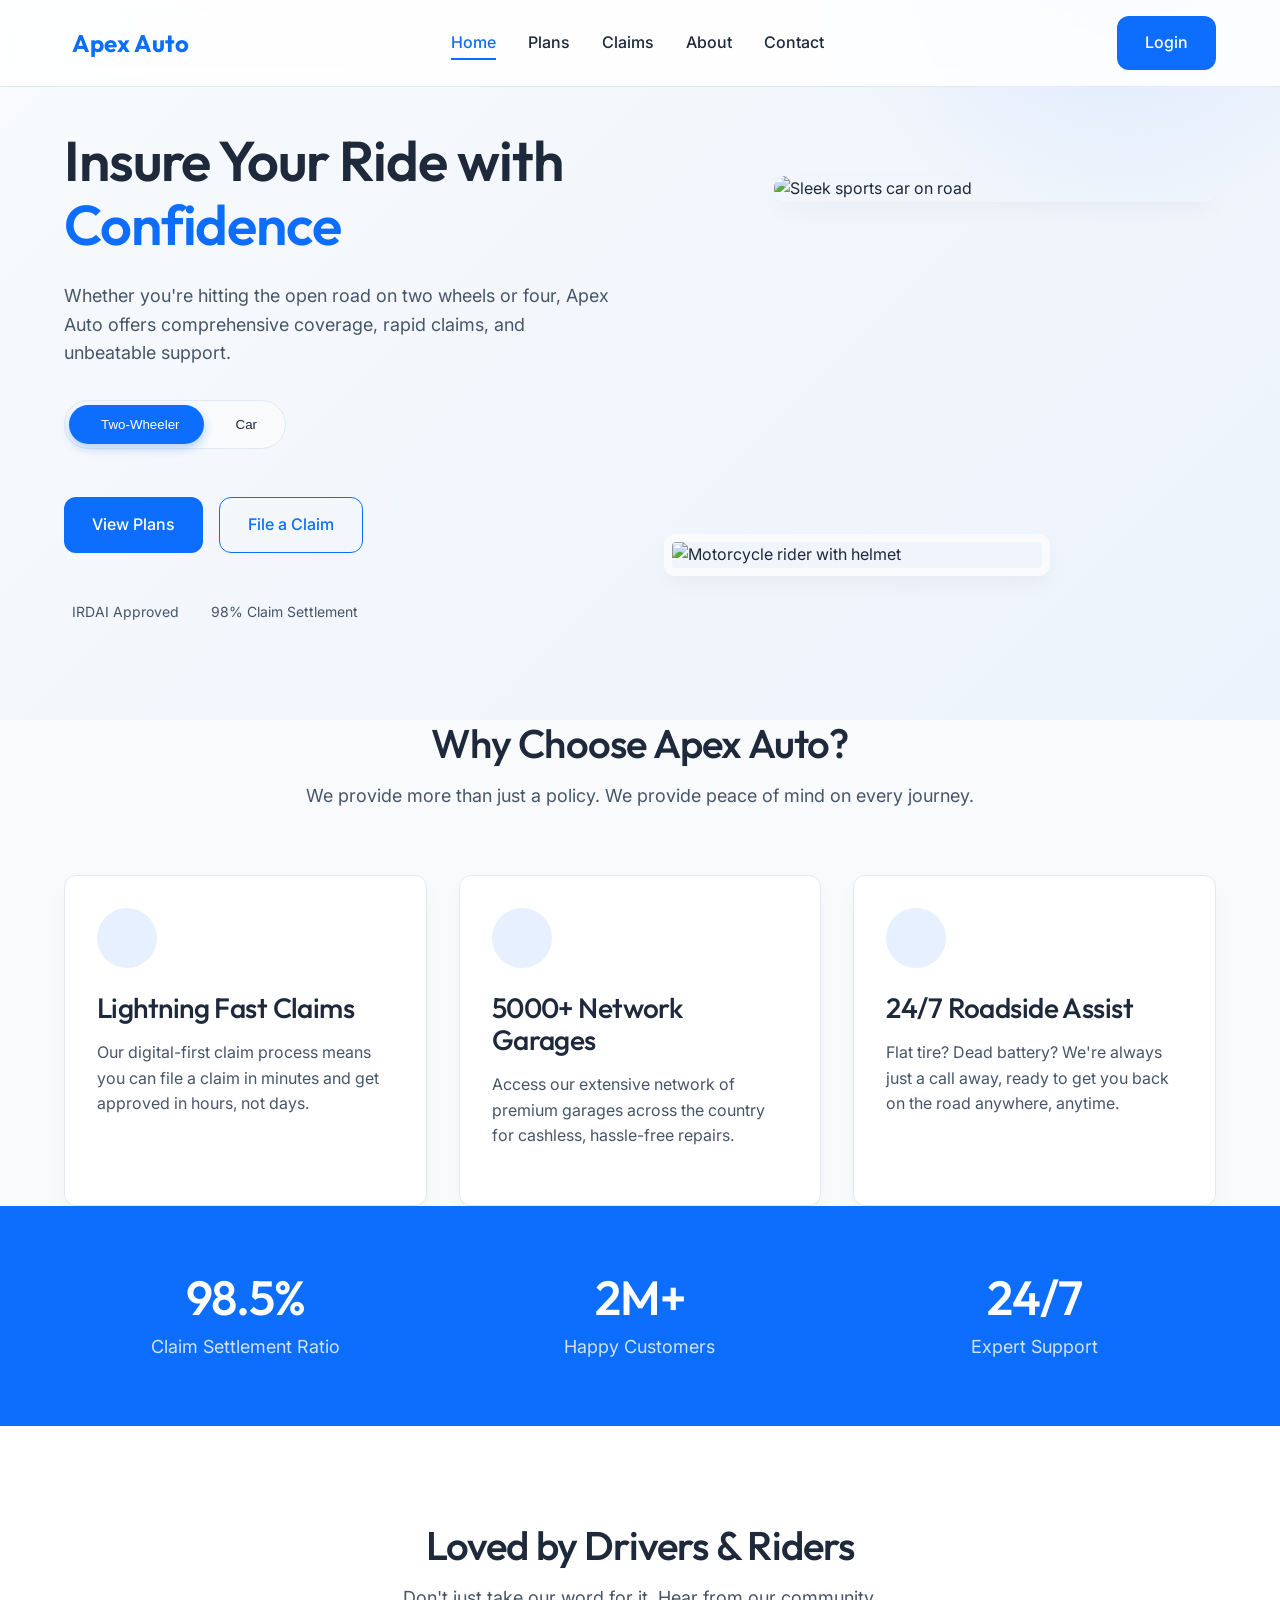
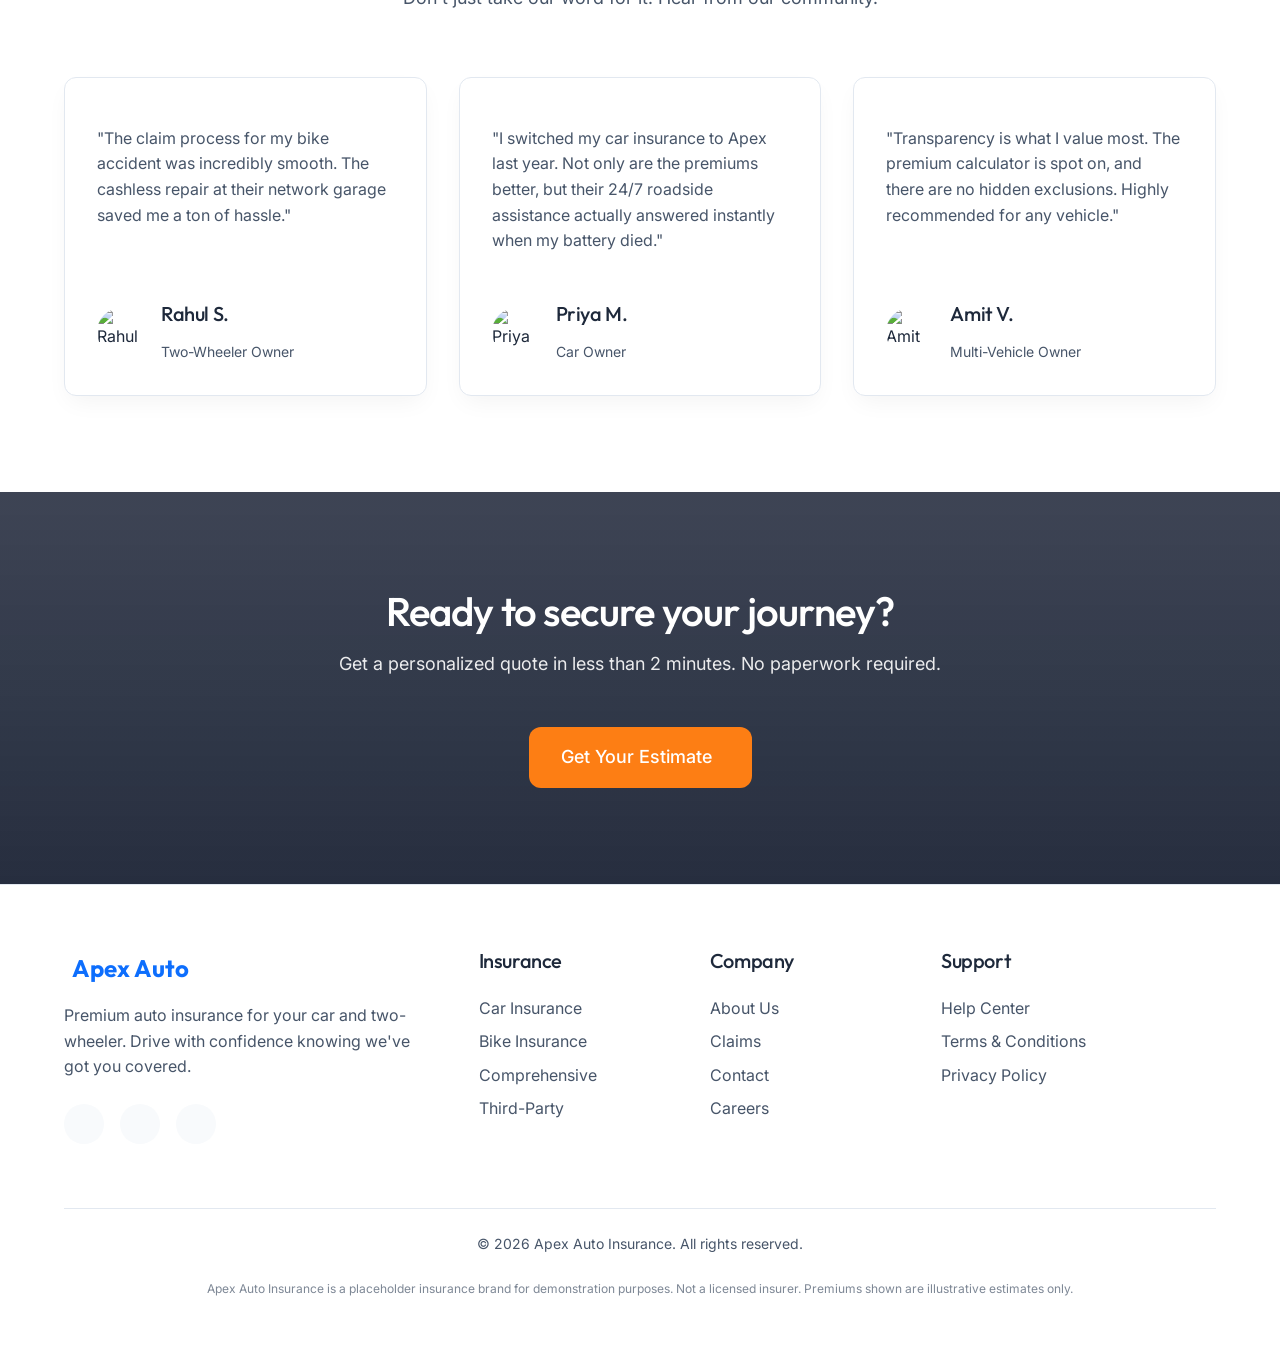
==== index.html @ 93aa8042 "Initial commit for Apex Auto Insurance" ====
<!DOCTYPE html>
<html lang="en">
<head>
  <meta charset="UTF-8">
  <meta name="viewport" content="width=device-width, initial-scale=1.0">
  <title>Apex Auto Insurance | Bike & Car Insurance</title>
  <meta name="description" content="Get the best coverage for your car and two-wheeler with Apex Auto Insurance. Fast claims, 24/7 support, and affordable premiums.">
  
  <!-- Fonts -->
  <link rel="preconnect" href="https://fonts.googleapis.com">
  <link rel="preconnect" href="https://fonts.gstatic.com" crossorigin>
  
  <!-- Phosphor Icons -->
  <script src="https://unpkg.com/@phosphor-icons/web"></script>
  
  <!-- Styles -->
  <link rel="stylesheet" href="assets/css/style.css">
  
  <style>
    /* Home specific styles */
    .hero {
      padding: 8rem 0 6rem;
      background: linear-gradient(135deg, var(--bg-color) 0%, rgba(13, 110, 253, 0.05) 100%);
      min-height: 80vh;
      display: flex;
      align-items: center;
      position: relative;
      overflow: hidden;
    }
    
    .hero::before {
      content: '';
      position: absolute;
      top: -50%;
      right: -10%;
      width: 600px;
      height: 600px;
      background: radial-gradient(circle, rgba(13, 110, 253, 0.1) 0%, transparent 70%);
      border-radius: 50%;
      z-index: 0;
    }
    
    .hero-container {
      display: grid;
      grid-template-columns: 1fr 1fr;
      gap: var(--space-6);
      align-items: center;
      position: relative;
      z-index: 1;
    }
    
    .hero-content h1 {
      margin-bottom: var(--space-4);
    }
    
    .hero-content h1 span {
      color: var(--primary);
    }
    
    .hero-content p {
      font-size: 1.125rem;
      margin-bottom: var(--space-5);
    }
    
    .hero-actions {
      display: flex;
      gap: var(--space-3);
      margin-bottom: var(--space-6);
    }
    
    .hero-image {
      position: relative;
      height: 400px;
    }
    
    .hero-img-wrapper {
      position: absolute;
      border-radius: var(--radius);
      box-shadow: var(--shadow);
      overflow: hidden;
      transition: var(--transition);
    }
    
    .img-car {
      top: 0;
      right: 0;
      width: 80%;
      z-index: 2;
    }
    
    .img-bike {
      bottom: 0;
      left: 0;
      width: 70%;
      z-index: 3;
      border: 8px solid var(--bg-color);
    }
    
    .trust-badges {
      display: flex;
      align-items: center;
      gap: var(--space-4);
      font-size: 0.875rem;
      color: var(--text-secondary);
    }
    
    .trust-badge {
      display: flex;
      align-items: center;
      gap: var(--space-2);
    }
    
    .trust-badge i {
      color: var(--success);
      font-size: 1.25rem;
    }
    
    .features-grid {
      display: grid;
      grid-template-columns: repeat(auto-fit, minmax(280px, 1fr));
      gap: var(--space-5);
    }
    
    .feature-card {
      text-align: left;
      align-items: flex-start;
    }
    
    .feature-icon {
      width: 60px;
      height: 60px;
      background-color: rgba(13, 110, 253, 0.1);
      color: var(--primary);
      border-radius: 50%;
      display: flex;
      align-items: center;
      justify-content: center;
      font-size: 2rem;
      margin-bottom: var(--space-4);
    }
    
    .stats-section {
      background-color: var(--primary);
      color: #fff;
      padding: var(--space-8) 0;
    }
    
    .stats-grid {
      display: grid;
      grid-template-columns: repeat(3, 1fr);
      gap: var(--space-5);
      text-align: center;
    }
    
    .stat-item h2 {
      color: #fff;
      font-size: 3rem;
      margin-bottom: var(--space-2);
    }
    
    .stat-item p {
      color: rgba(255, 255, 255, 0.8);
      margin-bottom: 0;
      font-size: 1.125rem;
    }
    
    .testimonials {
      background-color: var(--surface-color);
    }
    
    .testimonial-card {
      text-align: left;
      align-items: flex-start;
    }
    
    .stars {
      color: var(--accent);
      margin-bottom: var(--space-3);
    }
    
    .client-info {
      display: flex;
      align-items: center;
      gap: var(--space-3);
      margin-top: auto;
      padding-top: var(--space-4);
    }
    
    .client-avatar {
      width: 48px;
      height: 48px;
      border-radius: 50%;
      object-fit: cover;
    }
    
    .cta-section {
      text-align: center;
      padding: var(--space-12) 0;
      background: linear-gradient(rgba(15, 23, 42, 0.8), rgba(15, 23, 42, 0.9)), url('https://images.unsplash.com/photo-1449965408869-eaa3f722e40d?auto=format&fit=crop&q=80&w=1920') center/cover no-repeat;
      color: #fff;
    }
    
    .cta-section h2, .cta-section p {
      color: #fff;
    }
    
    .cta-section p {
      opacity: 0.9;
    }
    
    @media (max-width: 768px) {
      .hero {
        padding-top: 6rem;
      }
      .hero-container {
        grid-template-columns: 1fr;
      }
      .hero-image {
        height: 300px;
        order: -1;
        margin-bottom: var(--space-5);
      }
      .hero-actions {
        flex-direction: column;
      }
      .stats-grid {
        grid-template-columns: 1fr;
        gap: var(--space-6);
      }
    }
  </style>
</head>
<body>

  <!-- Navbar -->
  <header class="navbar">
    <div class="container">
      <a href="index.html" class="nav-brand">
        <i class="ph-fill ph-shield-check"></i> Apex Auto
      </a>
      <nav class="nav-links">
        <a href="index.html" class="nav-link active">Home</a>
        <a href="plans.html" class="nav-link">Plans</a>
        <a href="claims.html" class="nav-link">Claims</a>
        <a href="about.html" class="nav-link">About</a>
        <a href="contact.html" class="nav-link">Contact</a>
      </nav>
      <div class="nav-actions">
        <button class="theme-toggle" aria-label="Toggle dark mode">
          <i class="ph ph-moon"></i>
        </button>
        <a href="auth.html" class="btn btn-primary">Login</a>
      </div>
      <button class="hamburger" aria-label="Open menu">
        <i class="ph ph-list"></i>
      </button>
    </div>
  </header>

  <!-- Mobile Drawer -->
  <div class="drawer-overlay"></div>
  <div class="drawer">
    <button class="drawer-close" aria-label="Close menu">
      <i class="ph ph-x"></i>
    </button>
    <nav class="drawer-links">
      <a href="index.html" class="drawer-link active">Home</a>
      <a href="plans.html" class="drawer-link">Plans</a>
      <a href="claims.html" class="drawer-link">Claims</a>
      <a href="about.html" class="drawer-link">About</a>
      <a href="contact.html" class="drawer-link">Contact</a>
    </nav>
    <div class="drawer-actions">
      <button class="theme-toggle" aria-label="Toggle dark mode" style="align-self: flex-start; margin-bottom: 1rem;">
        <i class="ph ph-moon"></i>
      </button>
      <a href="auth.html" class="btn btn-primary btn-block">Login</a>
    </div>
  </div>

  <main>
    <!-- Hero Section -->
    <section class="hero">
      <div class="container hero-container">
        <div class="hero-content animate-up">
          <h1>Insure Your Ride with <span>Confidence</span></h1>
          <p>Whether you're hitting the open road on two wheels or four, Apex Auto offers comprehensive coverage, rapid claims, and unbeatable support.</p>
          
          <div class="vehicle-toggle">
            <button class="vehicle-toggle-btn active" onclick="window.location.href='plans.html?type=bike'">
              <i class="ph-fill ph-motorcycle"></i> Two-Wheeler
            </button>
            <button class="vehicle-toggle-btn" onclick="window.location.href='plans.html?type=car'">
              <i class="ph-fill ph-car-profile"></i> Car
            </button>
          </div>
          
          <div class="hero-actions">
            <a href="plans.html" class="btn btn-primary">View Plans</a>
            <a href="claims.html" class="btn btn-outline">File a Claim</a>
          </div>
          
          <div class="trust-badges">
            <div class="trust-badge">
              <i class="ph-fill ph-check-circle"></i> IRDAI Approved
            </div>
            <div class="trust-badge">
              <i class="ph-fill ph-check-circle"></i> 98% Claim Settlement
            </div>
          </div>
        </div>
        
        <div class="hero-image animate-up delay-2">
          <div class="hero-img-wrapper img-car">
            <img src="https://images.unsplash.com/photo-1494976388531-d1058494cdd8?auto=format&fit=crop&q=80&w=800" alt="Sleek sports car on road">
          </div>
          <div class="hero-img-wrapper img-bike">
            <img src="https://images.unsplash.com/photo-1558981403-c5f9899a28bc?auto=format&fit=crop&q=80&w=800" alt="Motorcycle rider with helmet">
          </div>
        </div>
      </div>
    </section>

    <!-- Features -->
    <section class="container animate-on-scroll">
      <div class="section-header">
        <h2>Why Choose Apex Auto?</h2>
        <p>We provide more than just a policy. We provide peace of mind on every journey.</p>
      </div>
      
      <div class="features-grid">
        <div class="card feature-card">
          <div class="feature-icon">
            <i class="ph ph-lightning"></i>
          </div>
          <h3>Lightning Fast Claims</h3>
          <p>Our digital-first claim process means you can file a claim in minutes and get approved in hours, not days.</p>
        </div>
        
        <div class="card feature-card">
          <div class="feature-icon">
            <i class="ph ph-wrench"></i>
          </div>
          <h3>5000+ Network Garages</h3>
          <p>Access our extensive network of premium garages across the country for cashless, hassle-free repairs.</p>
        </div>
        
        <div class="card feature-card">
          <div class="feature-icon">
            <i class="ph ph-lifebuoy"></i>
          </div>
          <h3>24/7 Roadside Assist</h3>
          <p>Flat tire? Dead battery? We're always just a call away, ready to get you back on the road anywhere, anytime.</p>
        </div>
      </div>
    </section>

    <!-- Stats -->
    <section class="stats-section animate-on-scroll">
      <div class="container stats-grid">
        <div class="stat-item">
          <h2>98.5%</h2>
          <p>Claim Settlement Ratio</p>
        </div>
        <div class="stat-item">
          <h2>2M+</h2>
          <p>Happy Customers</p>
        </div>
        <div class="stat-item">
          <h2>24/7</h2>
          <p>Expert Support</p>
        </div>
      </div>
    </section>

    <!-- Testimonials -->
    <section class="testimonials">
      <div class="container animate-on-scroll">
        <div class="section-header">
          <h2>Loved by Drivers & Riders</h2>
          <p>Don't just take our word for it. Hear from our community.</p>
        </div>
        
        <div class="features-grid">
          <div class="card testimonial-card">
            <div class="stars">
              <i class="ph-fill ph-star"></i><i class="ph-fill ph-star"></i><i class="ph-fill ph-star"></i><i class="ph-fill ph-star"></i><i class="ph-fill ph-star"></i>
            </div>
            <p>"The claim process for my bike accident was incredibly smooth. The cashless repair at their network garage saved me a ton of hassle."</p>
            <div class="client-info">
              <img src="https://images.unsplash.com/photo-1507003211169-0a1dd7228f2d?auto=format&fit=crop&q=80&w=100" alt="Rahul S." class="client-avatar">
              <div>
                <h4>Rahul S.</h4>
                <p style="margin:0; font-size:0.875rem;">Two-Wheeler Owner</p>
              </div>
            </div>
          </div>
          
          <div class="card testimonial-card">
            <div class="stars">
              <i class="ph-fill ph-star"></i><i class="ph-fill ph-star"></i><i class="ph-fill ph-star"></i><i class="ph-fill ph-star"></i><i class="ph-fill ph-star"></i>
            </div>
            <p>"I switched my car insurance to Apex last year. Not only are the premiums better, but their 24/7 roadside assistance actually answered instantly when my battery died."</p>
            <div class="client-info">
              <img src="https://images.unsplash.com/photo-1494790108377-be9c29b29330?auto=format&fit=crop&q=80&w=100" alt="Priya M." class="client-avatar">
              <div>
                <h4>Priya M.</h4>
                <p style="margin:0; font-size:0.875rem;">Car Owner</p>
              </div>
            </div>
          </div>
          
          <div class="card testimonial-card">
            <div class="stars">
              <i class="ph-fill ph-star"></i><i class="ph-fill ph-star"></i><i class="ph-fill ph-star"></i><i class="ph-fill ph-star"></i><i class="ph-fill ph-star"></i>
            </div>
            <p>"Transparency is what I value most. The premium calculator is spot on, and there are no hidden exclusions. Highly recommended for any vehicle."</p>
            <div class="client-info">
              <img src="https://images.unsplash.com/photo-1500648767791-00dcc994a43e?auto=format&fit=crop&q=80&w=100" alt="Amit V." class="client-avatar">
              <div>
                <h4>Amit V.</h4>
                <p style="margin:0; font-size:0.875rem;">Multi-Vehicle Owner</p>
              </div>
            </div>
          </div>
        </div>
      </div>
    </section>

    <!-- CTA -->
    <section class="cta-section animate-on-scroll">
      <div class="container">
        <div class="section-header" style="margin-bottom: var(--space-6);">
          <h2>Ready to secure your journey?</h2>
          <p>Get a personalized quote in less than 2 minutes. No paperwork required.</p>
        </div>
        <a href="plans.html" class="btn btn-accent" style="padding: 1rem 2rem; font-size: 1.125rem;">
          Get Your Estimate <i class="ph ph-arrow-right"></i>
        </a>
      </div>
    </section>
  </main>

  <!-- Footer -->
  <footer>
    <div class="container">
      <div class="footer-grid">
        <div class="footer-col">
          <a href="index.html" class="nav-brand" style="margin-bottom: 1rem; display: inline-flex;">
            <i class="ph-fill ph-shield-check"></i> Apex Auto
          </a>
          <p>Premium auto insurance for your car and two-wheeler. Drive with confidence knowing we've got you covered.</p>
          <div class="social-links">
            <a href="#" class="social-link"><i class="ph-fill ph-facebook-logo"></i></a>
            <a href="#" class="social-link"><i class="ph-fill ph-twitter-logo"></i></a>
            <a href="#" class="social-link"><i class="ph-fill ph-instagram-logo"></i></a>
          </div>
        </div>
        <div class="footer-col">
          <h4>Insurance</h4>
          <div class="footer-links">
            <a href="plans.html?type=car">Car Insurance</a>
            <a href="plans.html?type=bike">Bike Insurance</a>
            <a href="plans.html">Comprehensive</a>
            <a href="plans.html">Third-Party</a>
          </div>
        </div>
        <div class="footer-col">
          <h4>Company</h4>
          <div class="footer-links">
            <a href="about.html">About Us</a>
            <a href="claims.html">Claims</a>
            <a href="contact.html">Contact</a>
            <a href="about.html">Careers</a>
          </div>
        </div>
        <div class="footer-col">
          <h4>Support</h4>
          <div class="footer-links">
            <a href="contact.html">Help Center</a>
            <a href="#">Terms & Conditions</a>
            <a href="#">Privacy Policy</a>
          </div>
        </div>
      </div>
      <div class="footer-bottom">
        <p>&copy; 2026 Apex Auto Insurance. All rights reserved.</p>
        <p class="disclosure">Apex Auto Insurance is a placeholder insurance brand for demonstration purposes. Not a licensed insurer. Premiums shown are illustrative estimates only.</p>
      </div>
    </div>
  </footer>

  <script src="assets/js/main.js"></script>
</body>
</html>
---- assets/css/style.css ----
@import url('https://fonts.googleapis.com/css2?family=Inter:wght@400;500;600&family=Outfit:wght@400;500;600;700&display=swap');

:root {
  /* Colors */
  --primary: #0d6efd; /* Electric Blue */
  --accent: #fd7e14; /* Punchy Orange */
  --secondary: #1e293b; /* Dark Navy / Text */
  
  --bg-color: #f8fafc;
  --surface-color: #ffffff;
  --text-primary: #1e293b;
  --text-secondary: #475569;
  --border-color: #e2e8f0;

  --success: #10b981;
  --error: #ef4444;

  /* Typography */
  --font-heading: 'Outfit', sans-serif;
  --font-body: 'Inter', sans-serif;
  
  --h1-size: 3.5rem;
  --h2-size: 2.5rem;
  --h3-size: 1.75rem;
  --h4-size: 1.25rem;
  
  /* H1 <= 580, H2 <= 540, H3 <= 520 - NEVER 600+ */
  --h1-weight: 580;
  --h2-weight: 540;
  --h3-weight: 520;
  
  --body-size: 1rem;
  --body-weight: 400;

  /* Spacing */
  --space-1: 0.25rem; /* 4px */
  --space-2: 0.5rem;  /* 8px */
  --space-3: 1rem;    /* 16px */
  --space-4: 1.5rem;  /* 24px */
  --space-5: 2rem;    /* 32px */
  --space-6: 3rem;    /* 48px */
  --space-8: 4rem;    /* 64px */
  --space-12: 6rem;   /* 96px */

  /* Borders & Shadows */
  --radius: 12px;
  --shadow: 0 10px 25px -5px rgba(0, 0, 0, 0.05), 0 8px 10px -6px rgba(0, 0, 0, 0.01);
  --transition: all 0.3s cubic-bezier(0.4, 0, 0.2, 1);
}

[data-theme="dark"] {
  --bg-color: #0f172a;
  --surface-color: #1e293b;
  --text-primary: #f8fafc;
  --text-secondary: #94a3b8;
  --border-color: #334155;
  --shadow: 0 10px 25px -5px rgba(0, 0, 0, 0.2), 0 8px 10px -6px rgba(0, 0, 0, 0.1);
}

/* Base Styles */
* {
  margin: 0;
  padding: 0;
  box-sizing: border-box;
}

html {
  scroll-behavior: smooth;
  font-size: 16px;
}

body {
  font-family: var(--font-body);
  background-color: var(--bg-color);
  color: var(--text-primary);
  line-height: 1.6;
  font-weight: var(--body-weight);
  transition: background-color var(--transition), color var(--transition);
}

img {
  max-width: 100%;
  height: auto;
  display: block;
}

a {
  color: var(--primary);
  text-decoration: none;
  transition: var(--transition);
}

ul {
  list-style: none;
}

/* Typography */
h1, h2, h3, h4, h5, h6 {
  font-family: var(--font-heading);
  line-height: 1.15;
  color: var(--text-primary);
  margin-bottom: var(--space-3);
  letter-spacing: -0.02em;
}

h1 {
  font-size: var(--h1-size);
  font-weight: var(--h1-weight);
}

h2 {
  font-size: var(--h2-size);
  font-weight: var(--h2-weight);
}

h3 {
  font-size: var(--h3-size);
  font-weight: var(--h3-weight);
}

h4 {
  font-size: var(--h4-size);
  font-weight: 500;
}

p {
  margin-bottom: var(--space-4);
  color: var(--text-secondary);
}

/* Layout Utilities */
.container {
  width: 100%;
  max-width: 1200px;
  margin: 0 auto;
  padding: 0 var(--space-4);
}

section {
  padding: var(--space-12) 0;
}

/* Global Section Alignment */
.section-header {
  text-align: center;
  margin-bottom: var(--space-8);
  max-width: 800px;
  margin-inline: auto;
}

.section-header p {
  font-size: 1.125rem;
  margin-bottom: 0;
}

/* Buttons */
.btn {
  display: inline-flex;
  align-items: center;
  justify-content: center;
  padding: 0.875rem 1.75rem;
  border-radius: var(--radius);
  font-family: var(--font-body);
  font-weight: 500;
  font-size: 1rem;
  cursor: pointer;
  transition: var(--transition);
  border: none;
  outline: none;
  text-align: center;
  gap: var(--space-2);
}

.btn-primary {
  background-color: var(--primary);
  color: #ffffff;
}

.btn-primary:hover {
  background-color: #0b5ed7;
  transform: translateY(-2px);
  color: #ffffff;
}

.btn-accent {
  background-color: var(--accent);
  color: #ffffff;
}

.btn-accent:hover {
  background-color: #e86c04;
  transform: translateY(-2px);
  color: #ffffff;
}

.btn-outline {
  background-color: transparent;
  color: var(--primary);
  border: 1px solid var(--primary);
}

.btn-outline:hover {
  background-color: var(--primary);
  color: #ffffff;
}

.btn-block {
  width: 100%;
}

/* Cards */
.card {
  background-color: var(--surface-color);
  border-radius: var(--radius);
  padding: var(--space-5);
  box-shadow: var(--shadow);
  display: flex;
  flex-direction: column;
  align-items: center;
  text-align: center;
  transition: var(--transition);
  border: 1px solid var(--border-color);
  height: 100%;
}

.card:hover {
  transform: translateY(-5px);
  border-color: var(--primary);
}

/* Forms */
.form-group {
  margin-bottom: var(--space-4);
  width: 100%;
  text-align: left;
}

.form-label {
  display: block;
  margin-bottom: var(--space-2);
  font-weight: 500;
  color: var(--text-primary);
}

.form-control {
  width: 100%;
  padding: 0.875rem 1rem;
  border-radius: var(--radius);
  border: 1px solid var(--border-color);
  background-color: var(--bg-color);
  color: var(--text-primary);
  font-family: var(--font-body);
  font-size: 1rem;
  transition: var(--transition);
}

.form-control:focus {
  outline: none;
  border-color: var(--primary);
  box-shadow: 0 0 0 3px rgba(13, 110, 253, 0.15);
}

.form-control.is-invalid {
  border-color: var(--error);
}

.form-control.is-valid {
  border-color: var(--success);
}

.invalid-feedback {
  display: none;
  color: var(--error);
  font-size: 0.875rem;
  margin-top: var(--space-1);
}

.form-control.is-invalid ~ .invalid-feedback {
  display: block;
}

/* Navbar */
.navbar {
  position: fixed;
  top: 0;
  left: 0;
  width: 100%;
  background-color: rgba(255, 255, 255, 0.85);
  backdrop-filter: blur(10px);
  -webkit-backdrop-filter: blur(10px);
  z-index: 1000;
  padding: var(--space-3) 0;
  border-bottom: 1px solid var(--border-color);
  transition: var(--transition);
}

[data-theme="dark"] .navbar {
  background-color: rgba(15, 23, 42, 0.85);
}

.navbar .container {
  display: flex;
  align-items: center;
  justify-content: space-between;
}

.nav-brand {
  display: flex;
  align-items: center;
  gap: var(--space-2);
  font-family: var(--font-heading);
  font-size: 1.5rem;
  font-weight: 700;
  color: var(--primary);
}

.nav-brand i {
  font-size: 1.75rem;
  color: var(--accent);
}

.nav-links {
  display: flex;
  align-items: center;
  gap: var(--space-5);
}

.nav-link {
  color: var(--text-primary);
  font-weight: 500;
  position: relative;
}

.nav-link:hover, .nav-link.active {
  color: var(--primary);
}

.nav-link::after {
  content: '';
  position: absolute;
  bottom: -4px;
  left: 0;
  width: 0;
  height: 2px;
  background-color: var(--primary);
  transition: var(--transition);
}

.nav-link:hover::after, .nav-link.active::after {
  width: 100%;
}

.nav-actions {
  display: flex;
  align-items: center;
  gap: var(--space-3);
}

.theme-toggle {
  background: none;
  border: none;
  color: var(--text-primary);
  font-size: 1.25rem;
  cursor: pointer;
  padding: var(--space-2);
  display: flex;
  align-items: center;
  justify-content: center;
  border-radius: 50%;
  transition: var(--transition);
}

.theme-toggle:hover {
  background-color: var(--border-color);
}

.hamburger {
  display: none;
  background: none;
  border: none;
  font-size: 1.5rem;
  color: var(--text-primary);
  cursor: pointer;
}

/* Mobile Drawer */
.drawer-overlay {
  position: fixed;
  top: 0;
  left: 0;
  width: 100%;
  height: 100%;
  background-color: rgba(0, 0, 0, 0.5);
  z-index: 1001;
  opacity: 0;
  visibility: hidden;
  transition: var(--transition);
}

.drawer-overlay.active {
  opacity: 1;
  visibility: visible;
}

.drawer {
  position: fixed;
  top: 0;
  right: -100%;
  width: 300px;
  height: 100%;
  background-color: var(--surface-color);
  z-index: 1002;
  padding: var(--space-5);
  transition: right 0.3s cubic-bezier(0.4, 0, 0.2, 1);
  display: flex;
  flex-direction: column;
}

.drawer.active {
  right: 0;
}

.drawer-close {
  align-self: flex-end;
  background: none;
  border: none;
  font-size: 1.5rem;
  color: var(--text-primary);
  cursor: pointer;
  margin-bottom: var(--space-5);
}

.drawer-links {
  display: flex;
  flex-direction: column;
  gap: var(--space-4);
}

.drawer-link {
  color: var(--text-primary);
  font-size: 1.125rem;
  font-weight: 500;
  padding: var(--space-2) 0;
  border-bottom: 1px solid var(--border-color);
  display: block;
}

.drawer-link:hover, .drawer-link.active {
  color: var(--primary);
}

.drawer-actions {
  margin-top: auto;
  display: flex;
  flex-direction: column;
  gap: var(--space-4);
}

/* Footer */
footer {
  background-color: var(--surface-color);
  border-top: 1px solid var(--border-color);
  padding: var(--space-8) 0 var(--space-4);
}

.footer-grid {
  display: grid;
  grid-template-columns: 2fr 1fr 1fr 1.5fr;
  gap: var(--space-6);
  margin-bottom: var(--space-8);
}

.footer-col h4 {
  margin-bottom: var(--space-4);
}

.footer-col p {
  margin-bottom: var(--space-3);
}

.footer-links {
  display: flex;
  flex-direction: column;
  gap: var(--space-2);
}

.footer-links a {
  color: var(--text-secondary);
}

.footer-links a:hover {
  color: var(--primary);
}

.social-links {
  display: flex;
  gap: var(--space-3);
  margin-top: var(--space-4);
}

.social-link {
  display: flex;
  align-items: center;
  justify-content: center;
  width: 40px;
  height: 40px;
  border-radius: 50%;
  background-color: var(--bg-color);
  color: var(--text-primary);
  transition: var(--transition);
}

.social-link:hover {
  background-color: var(--primary);
  color: #fff;
}

.footer-bottom {
  text-align: center;
  padding-top: var(--space-4);
  border-top: 1px solid var(--border-color);
  color: var(--text-secondary);
  font-size: 0.875rem;
}

.disclosure {
  font-size: 0.75rem;
  opacity: 0.7;
  margin-top: var(--space-2);
}

/* Animations */
@keyframes fadeInUp {
  from {
    opacity: 0;
    transform: translateY(20px);
  }
  to {
    opacity: 1;
    transform: translateY(0);
  }
}

.animate-up {
  opacity: 0;
  animation: fadeInUp 0.8s cubic-bezier(0.4, 0, 0.2, 1) forwards;
  will-change: transform, opacity;
}

.delay-1 { animation-delay: 0.1s; }
.delay-2 { animation-delay: 0.2s; }
.delay-3 { animation-delay: 0.3s; }
.delay-4 { animation-delay: 0.4s; }

/* Vehicle Toggle (Two-Wheeler / Car) */
.vehicle-toggle {
  display: inline-flex;
  background-color: var(--bg-color);
  border-radius: 50px;
  padding: 4px;
  margin: 0 auto var(--space-6);
  border: 1px solid var(--border-color);
}

.vehicle-toggle-btn {
  padding: 0.75rem 1.5rem;
  border-radius: 50px;
  border: none;
  background: transparent;
  color: var(--text-primary);
  font-weight: 500;
  cursor: pointer;
  transition: var(--transition);
  display: flex;
  align-items: center;
  gap: var(--space-2);
}

.vehicle-toggle-btn.active {
  background-color: var(--primary);
  color: #ffffff;
  box-shadow: 0 4px 10px rgba(13, 110, 253, 0.3);
}

/* Responsive */
@media (max-width: 1024px) {
  .nav-links, .nav-actions .theme-toggle, .nav-actions .btn {
    display: none;
  }
  
  .hamburger {
    display: block;
  }
  
  .footer-grid {
    grid-template-columns: 1fr 1fr;
  }
}

@media (max-width: 768px) {
  :root {
    --h1-size: 2.5rem;
    --h2-size: 2rem;
    --h3-size: 1.5rem;
    --space-12: 4rem;
  }
  
  .footer-grid {
    grid-template-columns: 1fr;
    text-align: center;
  }
  
  .social-links {
    justify-content: center;
  }
}

@media (max-width: 360px) {
  .drawer {
    width: 100%;
  }
}
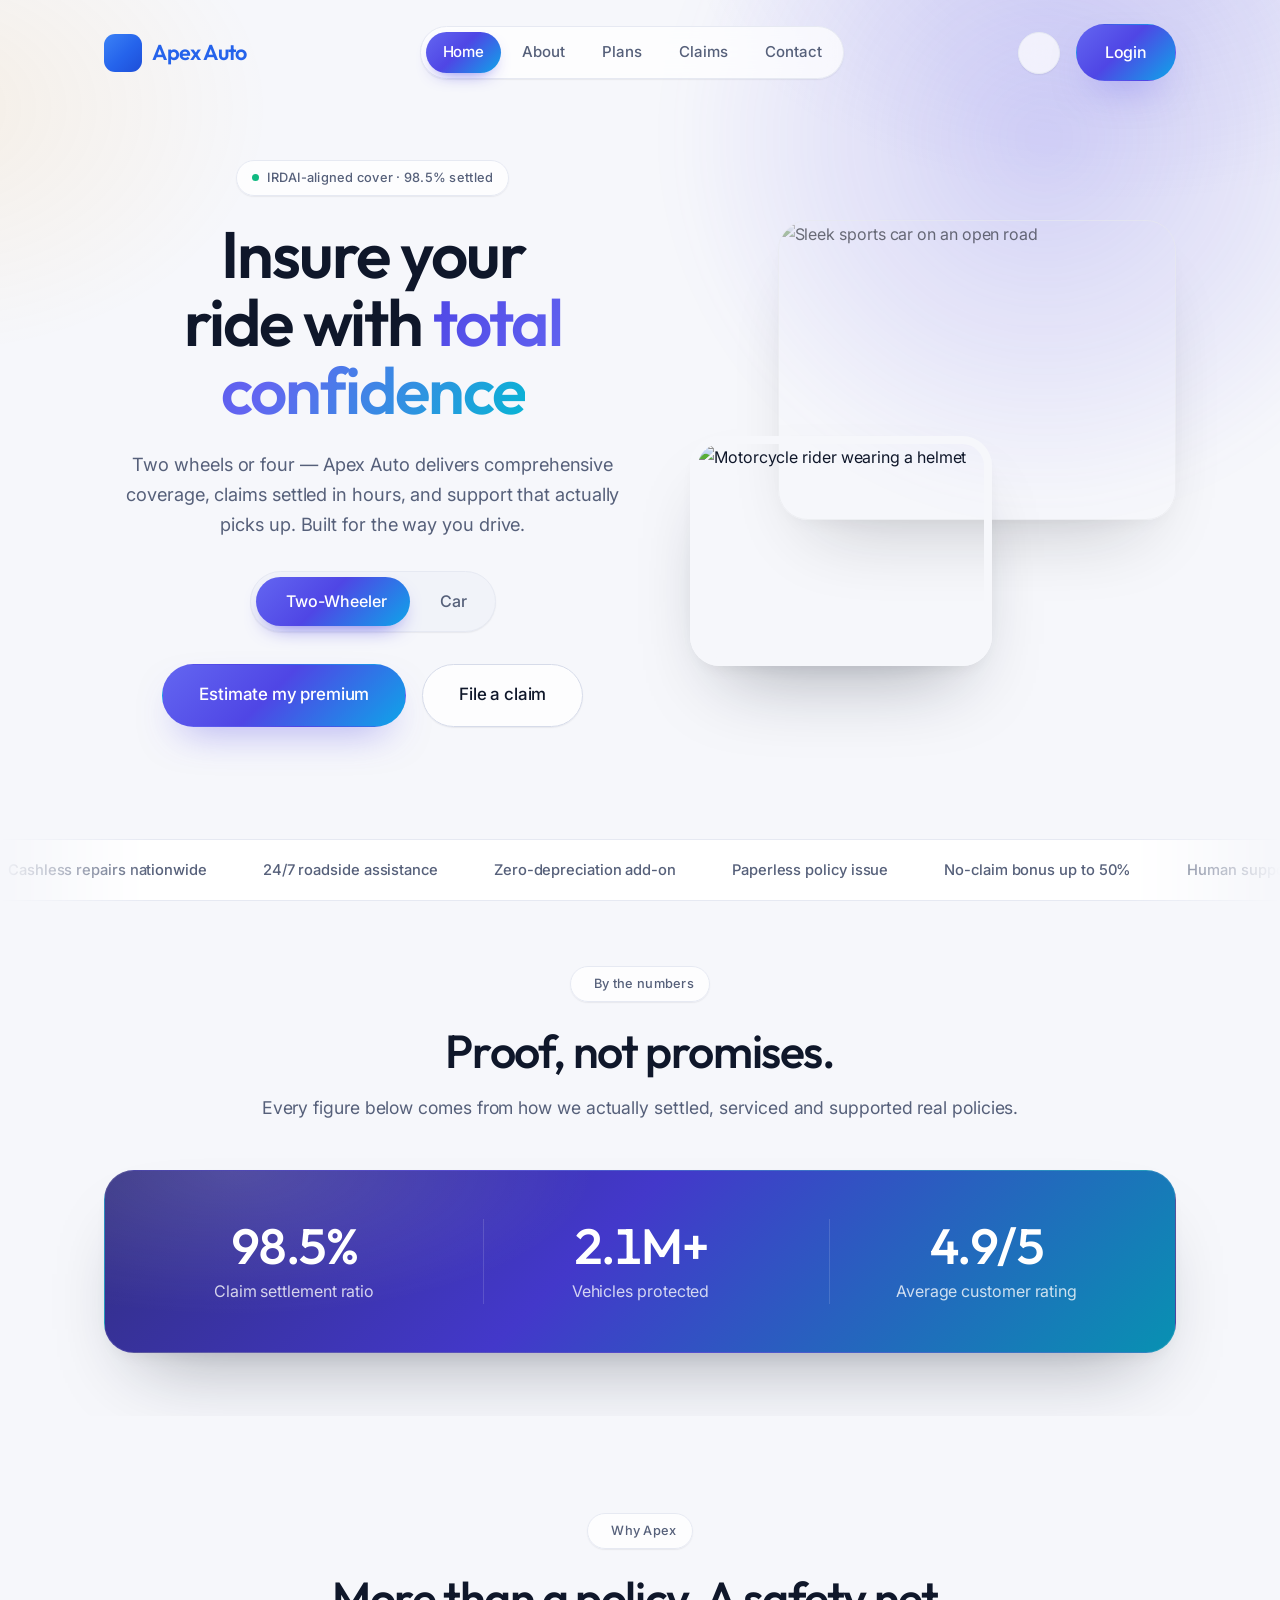
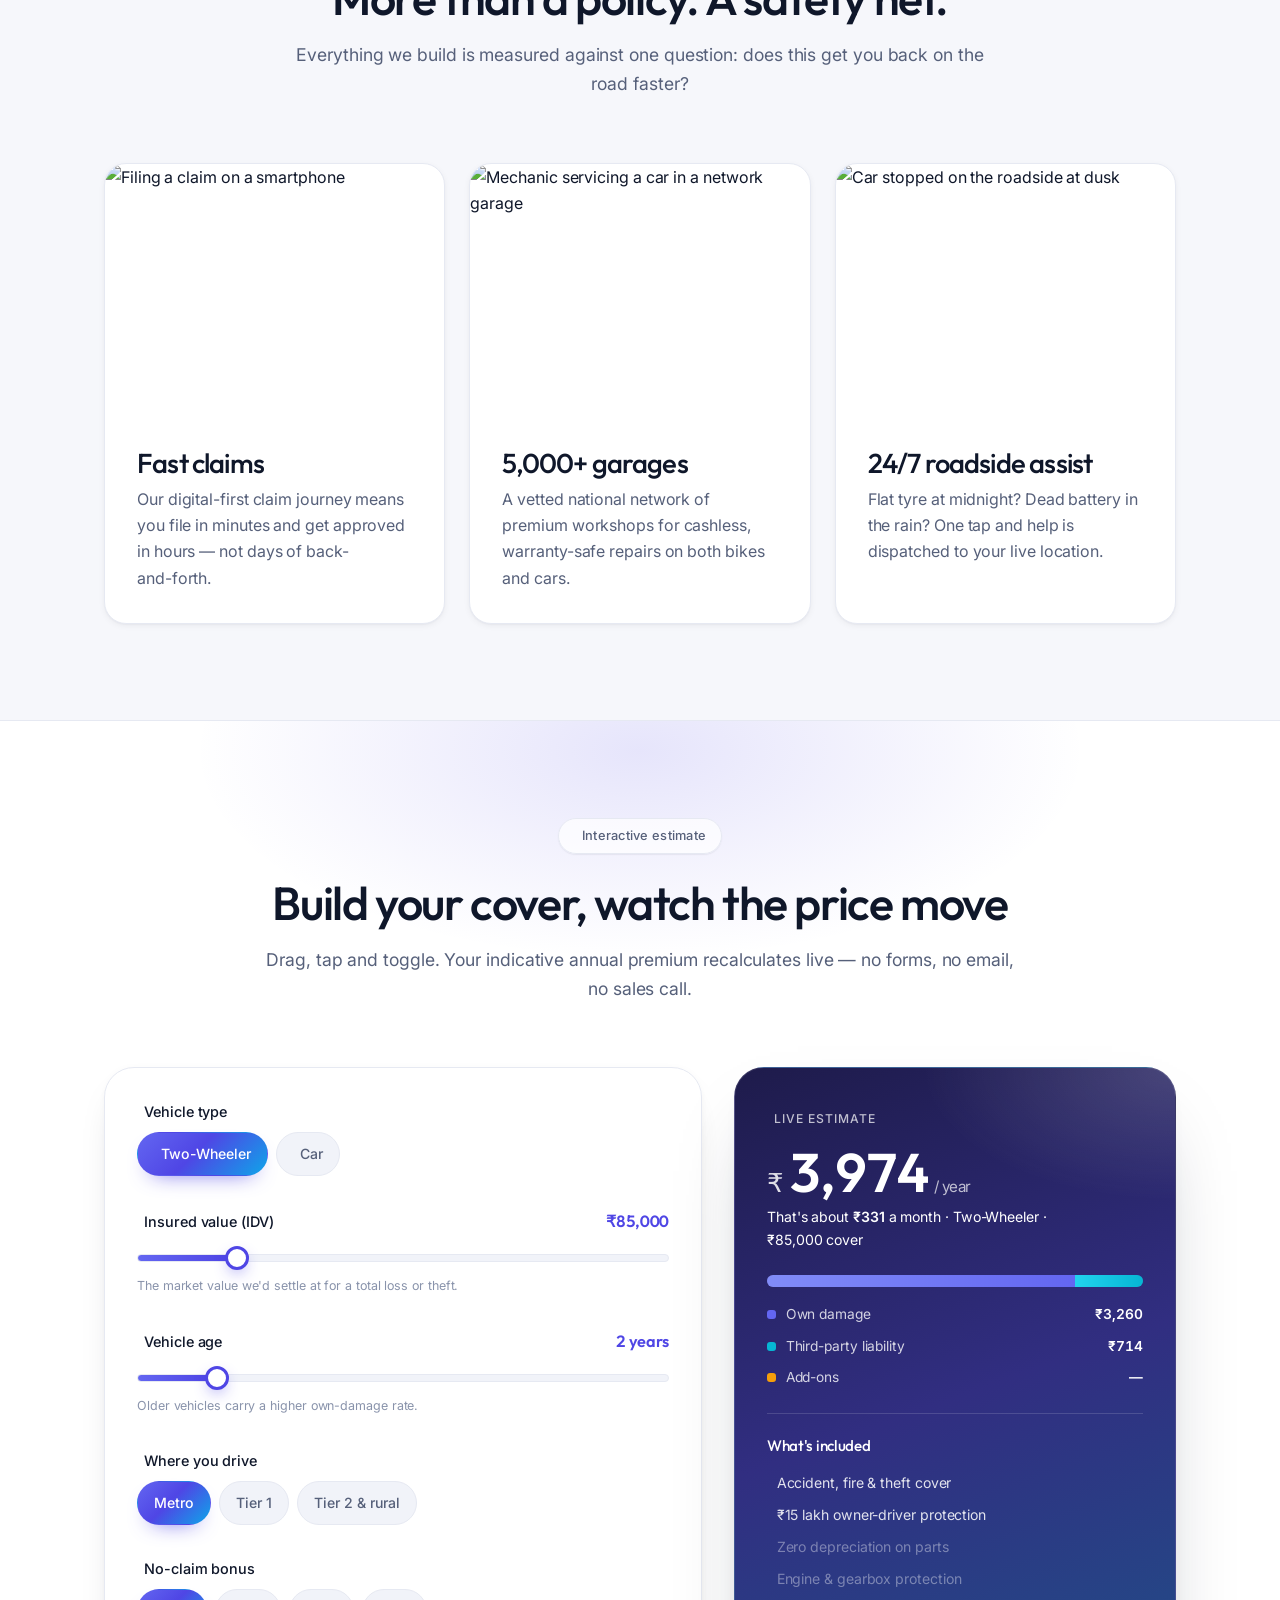
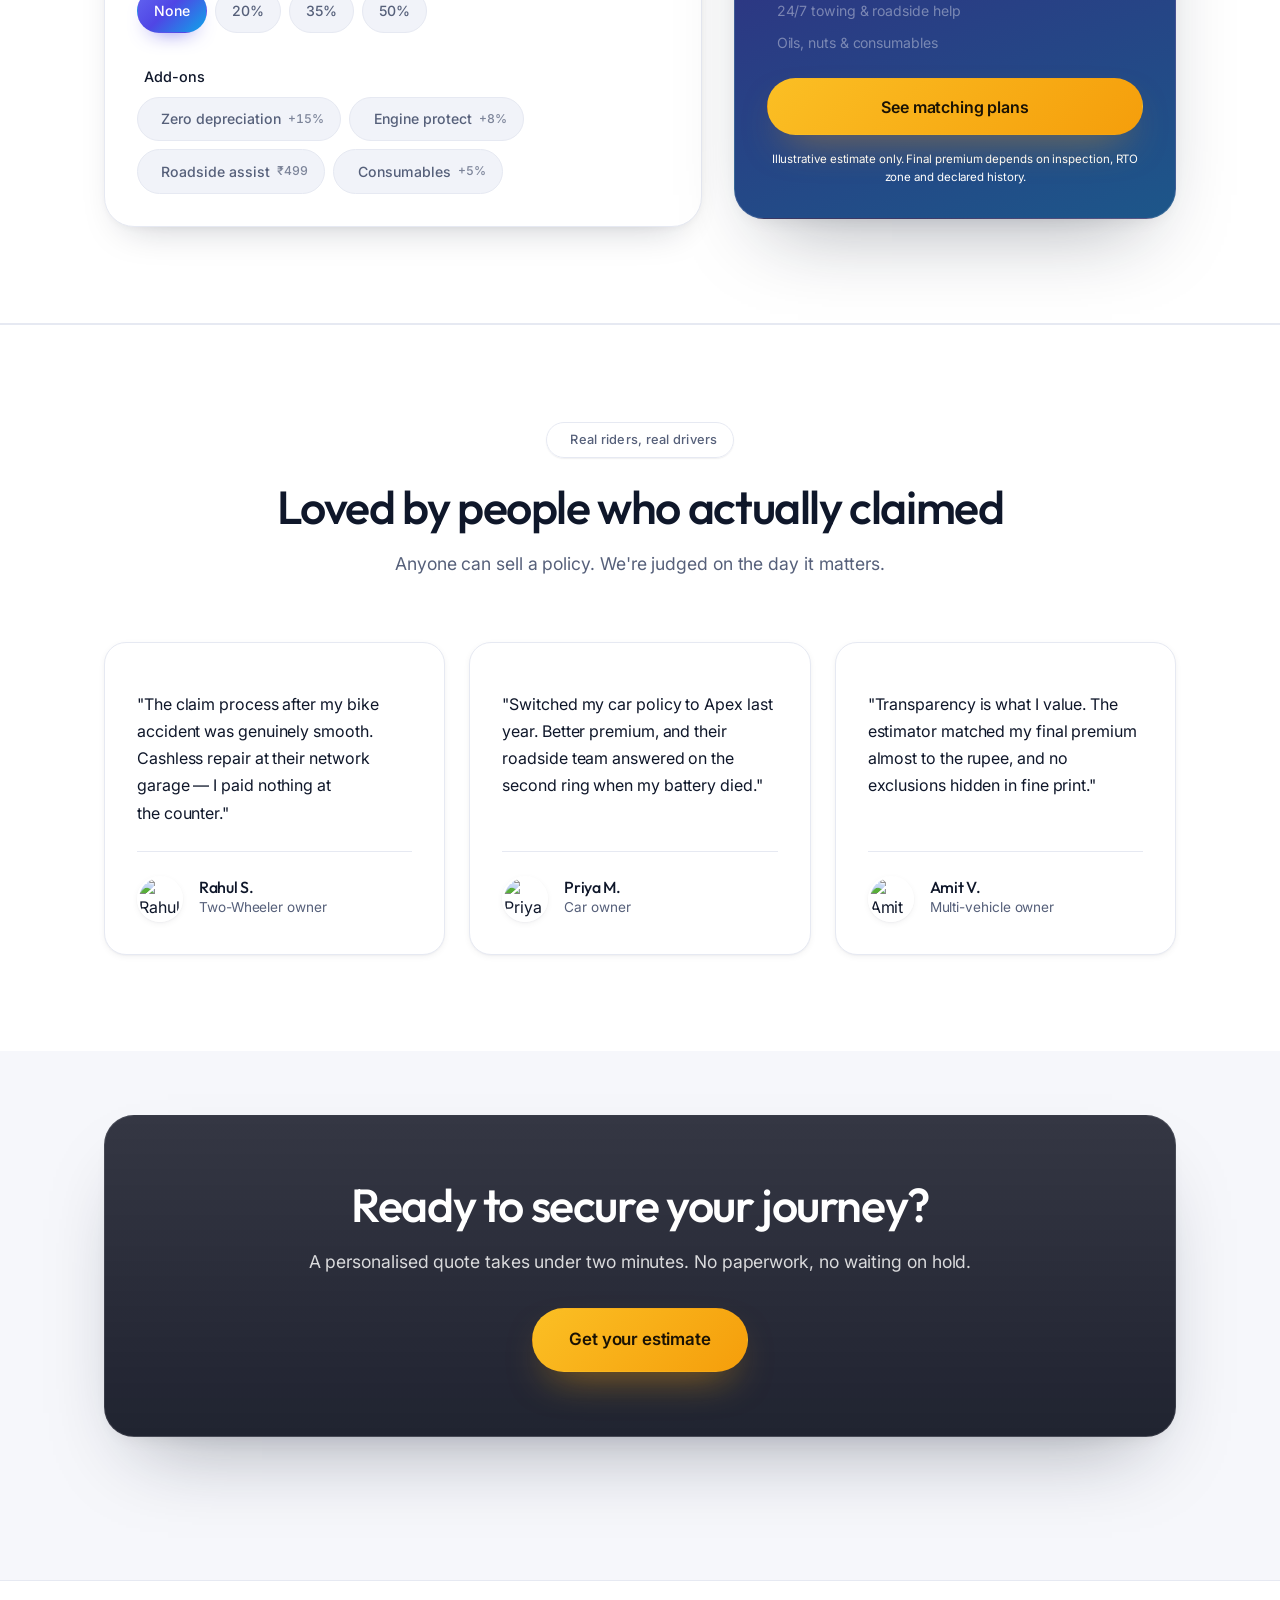
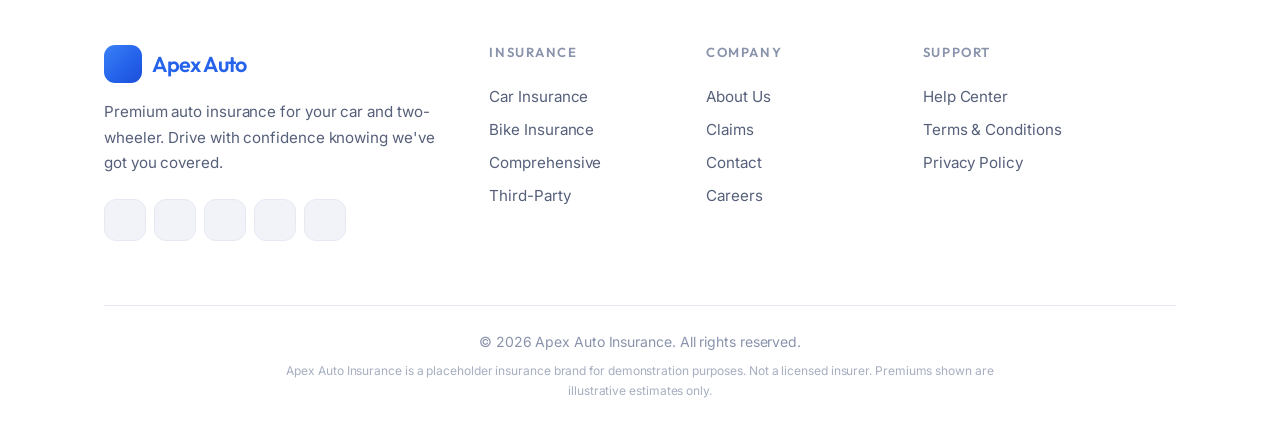
==== commit b34c284d: "first" ====
--- a/index.html
+++ b/index.html
@@ -1,235 +1,860 @@
 <!DOCTYPE html>
 <html lang="en">
+
 <head>
   <meta charset="UTF-8">
   <meta name="viewport" content="width=device-width, initial-scale=1.0">
-  <title>Apex Auto Insurance | Bike & Car Insurance</title>
-  <meta name="description" content="Get the best coverage for your car and two-wheeler with Apex Auto Insurance. Fast claims, 24/7 support, and affordable premiums.">
-  
+  <title>Apex Auto Insurance | Bike &amp; Car Insurance</title>
+  <meta name="description"
+    content="Get the best coverage for your car and two-wheeler with Apex Auto Insurance. Fast claims, 24/7 support, and affordable premiums.">
+
   <!-- Fonts -->
   <link rel="preconnect" href="https://fonts.googleapis.com">
   <link rel="preconnect" href="https://fonts.gstatic.com" crossorigin>
-  
+
   <!-- Phosphor Icons -->
   <script src="https://unpkg.com/@phosphor-icons/web"></script>
-  
+
+  <!-- Favicon -->
+  <link rel="icon" type="image/svg+xml" href="assets/images/favicon.svg">
+
   <!-- Styles -->
   <link rel="stylesheet" href="assets/css/style.css">
-  
+
   <style>
-    /* Home specific styles */
+    /* ================= Hero ================= */
     .hero {
-      padding: 8rem 0 6rem;
-      background: linear-gradient(135deg, var(--bg-color) 0%, rgba(13, 110, 253, 0.05) 100%);
-      min-height: 80vh;
+      padding: 10rem 0 5rem;
+      min-height: 92vh;
       display: flex;
       align-items: center;
       position: relative;
       overflow: hidden;
     }
-    
+
     .hero::before {
       content: '';
       position: absolute;
-      top: -50%;
-      right: -10%;
-      width: 600px;
-      height: 600px;
-      background: radial-gradient(circle, rgba(13, 110, 253, 0.1) 0%, transparent 70%);
+      top: -30%;
+      right: -12%;
+      width: 780px;
+      height: 780px;
+      background: radial-gradient(circle, rgba(var(--primary-rgb), 0.22) 0%, transparent 68%);
       border-radius: 50%;
       z-index: 0;
-    }
-    
+      filter: blur(20px);
+    }
+
     .hero-container {
       display: grid;
-      grid-template-columns: 1fr 1fr;
+      grid-template-columns: 1.05fr 0.95fr;
       gap: var(--space-6);
       align-items: center;
       position: relative;
       z-index: 1;
     }
-    
+
+    .hero-content {
+      text-align: center;
+      display: flex;
+      flex-direction: column;
+      align-items: center;
+    }
+
     .hero-content h1 {
       margin-bottom: var(--space-4);
-    }
-    
-    .hero-content h1 span {
-      color: var(--primary);
-    }
-    
-    .hero-content p {
-      font-size: 1.125rem;
+      line-height: 1.04;
+    }
+
+    .hero-content>p {
+      font-size: 1.14rem;
+      max-width: 34rem;
       margin-bottom: var(--space-5);
     }
-    
+
     .hero-actions {
       display: flex;
+      justify-content: center;
       gap: var(--space-3);
-      margin-bottom: var(--space-6);
-    }
-    
+      margin-bottom: var(--space-5);
+      flex-wrap: wrap;
+    }
+
+    .trust-badges {
+      display: flex;
+      align-items: center;
+      justify-content: center;
+      gap: var(--space-5);
+      font-size: 0.9rem;
+      color: var(--text-secondary);
+      flex-wrap: wrap;
+    }
+
+    .trust-badge {
+      display: flex;
+      align-items: center;
+      gap: var(--space-2);
+      font-weight: 500;
+    }
+
+    .trust-badge i {
+      color: var(--success);
+      font-size: 1.2rem;
+    }
+
+    /* Hero visual */
     .hero-image {
       position: relative;
-      height: 400px;
-    }
-    
+      height: 480px;
+      transition: transform 0.28s var(--ease-soft);
+      transform-style: preserve-3d;
+    }
+
     .hero-img-wrapper {
       position: absolute;
-      border-radius: var(--radius);
-      box-shadow: var(--shadow);
+      border-radius: var(--radius-xl);
+      box-shadow: var(--shadow-lg);
       overflow: hidden;
-      transition: var(--transition);
-    }
-    
+      transition: opacity 0.6s var(--ease), transform 0.6s var(--ease);
+      border: 1px solid var(--border-color);
+    }
+
+    .hero-img-wrapper img {
+      width: 100%;
+      height: 100%;
+      object-fit: cover;
+    }
+
     .img-car {
       top: 0;
       right: 0;
-      width: 80%;
+      width: 82%;
+      height: 300px;
       z-index: 2;
     }
-    
+
     .img-bike {
-      bottom: 0;
+      bottom: 34px;
       left: 0;
-      width: 70%;
+      width: 62%;
+      height: 230px;
       z-index: 3;
       border: 8px solid var(--bg-color);
-    }
-    
-    .trust-badges {
-      display: flex;
-      align-items: center;
-      gap: var(--space-4);
-      font-size: 0.875rem;
-      color: var(--text-secondary);
-    }
-    
-    .trust-badge {
+      animation: floatY 7s var(--ease-soft) infinite;
+    }
+
+    /* Vehicle focus states driven by the hero toggle.
+       Uses opacity/filter — transform is owned by the float animation. */
+    .hero-img-wrapper {
+      filter: saturate(1);
+    }
+
+    .hero-image.focus-car .img-bike {
+      opacity: 0.45;
+      filter: saturate(0.35);
+    }
+
+    .hero-image.focus-bike .img-car {
+      opacity: 0.6;
+      filter: saturate(0.45);
+    }
+
+    /* ================= Marquee ================= */
+    .marquee {
+      border-top: 1px solid var(--border-color);
+      border-bottom: 1px solid var(--border-color);
+      background: var(--bg-elevated);
+      padding: 0;
+      overflow: hidden;
+      position: relative;
+      -webkit-mask-image: linear-gradient(90deg, transparent, #000 12%, #000 88%, transparent);
+      mask-image: linear-gradient(90deg, transparent, #000 12%, #000 88%, transparent);
+    }
+
+    .marquee-track {
+      display: flex;
+      gap: var(--space-6);
+      width: max-content;
+      padding: 1.1rem 0;
+      animation: marquee 32s linear infinite;
+    }
+
+    .marquee:hover .marquee-track {
+      animation-play-state: paused;
+    }
+
+    @keyframes marquee {
+      from {
+        transform: translateX(0);
+      }
+
+      to {
+        transform: translateX(-50%);
+      }
+    }
+
+    .marquee-item {
       display: flex;
       align-items: center;
       gap: var(--space-2);
-    }
-    
-    .trust-badge i {
-      color: var(--success);
-      font-size: 1.25rem;
-    }
-    
+      font-size: 0.92rem;
+      font-weight: 500;
+      color: var(--text-secondary);
+      white-space: nowrap;
+    }
+
+    .marquee-item i {
+      color: var(--primary);
+      font-size: 1.15rem;
+    }
+
+    /* ================= Features ================= */
+    /* Three-card grids: 3-up on desktop/1024, 2-up with a centred orphan on
+       tablets, single column on small phones. */
     .features-grid {
       display: grid;
-      grid-template-columns: repeat(auto-fit, minmax(280px, 1fr));
-      gap: var(--space-5);
-    }
-    
+      grid-template-columns: repeat(3, 1fr);
+      gap: var(--space-4);
+    }
+
     .feature-card {
       text-align: left;
       align-items: flex-start;
-    }
-    
-    .feature-icon {
-      width: 60px;
-      height: 60px;
-      background-color: rgba(13, 110, 253, 0.1);
+      padding: var(--space-5);
+    }
+
+    /* Full-bleed photo band: negative margins cancel the card's padding,
+       and the card's own overflow:hidden clips it to the rounded corners. */
+    .feature-media {
+      position: relative;
+      align-self: stretch;
+      height: 260px;
+      margin: calc(var(--space-5) * -1) calc(var(--space-5) * -1) var(--space-4);
+      overflow: hidden;
+    }
+
+    .feature-media img {
+      width: 100%;
+      height: 100%;
+      object-fit: cover;
+      display: block;
+      transition: transform 0.7s var(--ease);
+    }
+
+    .feature-card:hover .feature-media img {
+      transform: scale(1.06);
+    }
+
+    .feature-card p {
+      margin-bottom: 0;
+    }
+
+    /* ================= Interactive Estimator ================= */
+    .estimator-section {
+      position: relative;
+      background: var(--bg-elevated);
+      border-top: 1px solid var(--border-color);
+      border-bottom: 1px solid var(--border-color);
+      overflow: hidden;
+    }
+
+    .estimator-section::before {
+      content: '';
+      position: absolute;
+      left: 50%;
+      top: -180px;
+      width: 900px;
+      height: 420px;
+      transform: translateX(-50%);
+      background: radial-gradient(ellipse at center, rgba(var(--primary-rgb), 0.14), transparent 70%);
+      pointer-events: none;
+    }
+
+    .estimator {
+      position: relative;
+      display: grid;
+      grid-template-columns: 1.15fr 0.85fr;
+      gap: var(--space-5);
+      align-items: start;
+    }
+
+    .estimator-panel {
+      background: var(--surface-color);
+      border: 1px solid var(--border-color);
+      border-radius: var(--radius-xl);
+      padding: var(--space-5);
+      box-shadow: var(--shadow);
+    }
+
+    .estimator-row {
+      display: flex;
+      align-items: center;
+      justify-content: space-between;
+      gap: var(--space-3);
+      margin-bottom: var(--space-2);
+    }
+
+    .estimator-label {
+      font-size: 0.9rem;
+      font-weight: 500;
+      color: var(--text-primary);
+      display: flex;
+      align-items: center;
+      gap: 0.45rem;
+    }
+
+    .estimator-label i {
+      color: var(--text-tertiary);
+      font-size: 1.05rem;
+    }
+
+    .estimator-value {
+      font-family: var(--font-heading);
+      font-size: 1.02rem;
+      font-weight: 600;
       color: var(--primary);
+      letter-spacing: -0.02em;
+      font-variant-numeric: tabular-nums;
+    }
+
+    .estimator-field {
+      margin-bottom: var(--space-5);
+    }
+
+    .estimator-field:last-child {
+      margin-bottom: 0;
+    }
+
+    .estimator-hint {
+      font-size: 0.78rem;
+      color: var(--text-tertiary);
+      margin-top: 0.4rem;
+    }
+
+    /* Range slider */
+    input[type="range"].range {
+      -webkit-appearance: none;
+      appearance: none;
+      width: 100%;
+      height: 8px;
+      border-radius: var(--radius-pill);
+      background: var(--surface-2);
+      border: 1px solid var(--border-color);
+      outline: none;
+      cursor: pointer;
+      background-image: linear-gradient(90deg, var(--primary-400), var(--primary));
+      background-repeat: no-repeat;
+      background-size: 50% 100%;
+      transition: background-size 0.15s linear;
+    }
+
+    input[type="range"].range::-webkit-slider-thumb {
+      -webkit-appearance: none;
+      appearance: none;
+      width: 24px;
+      height: 24px;
       border-radius: 50%;
-      display: flex;
+      background: var(--surface-color);
+      border: 3px solid var(--primary);
+      box-shadow: 0 6px 16px -6px rgba(var(--primary-rgb), 0.9);
+      cursor: grab;
+      transition: transform 0.2s var(--ease);
+    }
+
+    input[type="range"].range::-webkit-slider-thumb:hover {
+      transform: scale(1.14);
+    }
+
+    input[type="range"].range::-webkit-slider-thumb:active {
+      cursor: grabbing;
+      transform: scale(1.05);
+    }
+
+    input[type="range"].range::-moz-range-thumb {
+      width: 20px;
+      height: 20px;
+      border-radius: 50%;
+      background: var(--surface-color);
+      border: 3px solid var(--primary);
+      cursor: grab;
+    }
+
+    /* Chip groups */
+    .chip-group {
+      display: flex;
+      flex-wrap: wrap;
+      gap: var(--space-2);
+    }
+
+    .chip {
+      display: inline-flex;
       align-items: center;
-      justify-content: center;
-      font-size: 2rem;
+      gap: 0.45rem;
+      padding: 0.6rem 1rem;
+      border-radius: var(--radius-pill);
+      border: 1px solid var(--border-color);
+      background: var(--surface-2);
+      color: var(--text-secondary);
+      font-size: 0.88rem;
+      font-weight: 500;
+      cursor: pointer;
+      transition: var(--transition);
+      user-select: none;
+    }
+
+    .chip i {
+      font-size: 1.05rem;
+    }
+
+    .chip:hover {
+      border-color: var(--primary);
+      color: var(--primary);
+      transform: translateY(-1px);
+    }
+
+    .chip.active {
+      background-image: var(--gradient-brand);
+      border-color: transparent;
+      color: #fff;
+      box-shadow: 0 10px 22px -14px rgba(var(--primary-rgb), 0.95);
+    }
+
+    .chip .chip-price {
+      font-size: 0.76rem;
+      opacity: 0.75;
+      font-variant-numeric: tabular-nums;
+    }
+
+    /* Quote card */
+    .quote-card {
+      position: sticky;
+      top: 100px;
+      border-radius: var(--radius-xl);
+      padding: var(--space-5);
+      color: #fff;
+      background:
+        radial-gradient(420px 220px at 100% 0%, rgba(255, 255, 255, 0.16), transparent 60%),
+        linear-gradient(160deg, #1e1b4b 0%, #312e81 45%, #0e7490 140%);
+      border: 1px solid rgba(255, 255, 255, 0.12);
+      box-shadow: var(--shadow-lg);
+      overflow: hidden;
+    }
+
+    [data-theme="dark"] .quote-card {
+      background:
+        radial-gradient(420px 220px at 100% 0%, rgba(255, 255, 255, 0.1), transparent 60%),
+        linear-gradient(160deg, #171a35 0%, #26235c 45%, #0b4f63 140%);
+    }
+
+    .quote-card h3,
+    .quote-card h4,
+    .quote-card p {
+      color: #fff;
+    }
+
+    .quote-eyebrow {
+      display: inline-flex;
+      align-items: center;
+      gap: 0.45rem;
+      font-size: 0.76rem;
+      font-weight: 500;
+      letter-spacing: 0.08em;
+      text-transform: uppercase;
+      color: rgba(255, 255, 255, 0.72);
+      margin-bottom: var(--space-3);
+    }
+
+    .quote-amount {
+      display: flex;
+      align-items: baseline;
+      gap: 0.35rem;
+      font-family: var(--font-heading);
+      letter-spacing: -0.04em;
+      line-height: 1;
+      margin-bottom: 0.35rem;
+    }
+
+    .quote-amount .currency {
+      font-size: 1.6rem;
+      font-weight: 500;
+      opacity: 0.85;
+    }
+
+    .quote-amount .figure {
+      font-size: clamp(2.6rem, 2rem + 2vw, 3.4rem);
+      font-weight: 600;
+      font-variant-numeric: tabular-nums;
+    }
+
+    .quote-amount .period {
+      font-size: 0.95rem;
+      opacity: 0.7;
+      font-family: var(--font-body);
+    }
+
+    .quote-sub {
+      font-size: 0.88rem;
+      color: rgba(255, 255, 255, 0.72);
       margin-bottom: var(--space-4);
     }
-    
+
+    .quote-sub strong {
+      color: #fff;
+      font-weight: 600;
+    }
+
+    /* Breakdown bar */
+    .breakdown-bar {
+      display: flex;
+      height: 12px;
+      border-radius: var(--radius-pill);
+      overflow: hidden;
+      background: rgba(255, 255, 255, 0.12);
+      margin-bottom: var(--space-3);
+    }
+
+    .breakdown-seg {
+      height: 100%;
+      transition: width 0.55s var(--ease);
+    }
+
+    .seg-od {
+      background: linear-gradient(90deg, #818cf8, #6366f1);
+    }
+
+    .seg-tp {
+      background: linear-gradient(90deg, #22d3ee, #06b6d4);
+    }
+
+    .seg-addon {
+      background: linear-gradient(90deg, #fbbf24, #f59e0b);
+    }
+
+    .breakdown-legend {
+      display: grid;
+      gap: 0.55rem;
+      margin-bottom: var(--space-4);
+    }
+
+    .legend-row {
+      display: flex;
+      align-items: center;
+      gap: 0.6rem;
+      font-size: 0.86rem;
+      color: rgba(255, 255, 255, 0.8);
+    }
+
+    .legend-dot {
+      width: 9px;
+      height: 9px;
+      border-radius: 3px;
+      flex-shrink: 0;
+    }
+
+    .legend-row span:last-child {
+      margin-left: auto;
+      font-weight: 600;
+      color: #fff;
+      font-variant-numeric: tabular-nums;
+    }
+
+    .quote-divider {
+      height: 1px;
+      background: rgba(255, 255, 255, 0.14);
+      margin: var(--space-4) 0;
+    }
+
+    .coverage-list {
+      display: grid;
+      gap: 0.55rem;
+      margin-bottom: var(--space-4);
+    }
+
+    .coverage-item {
+      display: flex;
+      align-items: center;
+      gap: 0.6rem;
+      font-size: 0.88rem;
+      color: rgba(255, 255, 255, 0.86);
+    }
+
+    .coverage-item i {
+      font-size: 1.1rem;
+      color: #6ee7b7;
+      flex-shrink: 0;
+    }
+
+    .coverage-item.muted {
+      color: rgba(255, 255, 255, 0.38);
+    }
+
+    .coverage-item.muted i {
+      color: rgba(255, 255, 255, 0.28);
+    }
+
+    .quote-card .btn-accent {
+      width: 100%;
+    }
+
+    .quote-note {
+      font-size: 0.72rem;
+      color: rgba(255, 255, 255, 0.55);
+      margin: var(--space-3) 0 0;
+      text-align: center;
+      line-height: 1.5;
+    }
+
+    .quote-flash {
+      animation: flashPulse 0.5s var(--ease);
+    }
+
+    @keyframes flashPulse {
+      0% {
+        transform: scale(1);
+      }
+
+      40% {
+        transform: scale(1.022);
+      }
+
+      100% {
+        transform: scale(1);
+      }
+    }
+
+    /* ================= Stats ================= */
     .stats-section {
-      background-color: var(--primary);
-      color: #fff;
+      position: relative;
       padding: var(--space-8) 0;
-    }
-    
+      overflow: hidden;
+    }
+
+    .stats-section .section-header {
+      margin-bottom: var(--space-6);
+    }
+
+    .stats-inner {
+      border-radius: var(--radius-xl);
+      padding: var(--space-6) var(--space-5);
+      background:
+        radial-gradient(600px 240px at 12% 0%, rgba(255, 255, 255, 0.14), transparent 60%),
+        linear-gradient(135deg, #312e81 0%, #4338ca 45%, #0891b2 100%);
+      box-shadow: var(--shadow-lg);
+      border: 1px solid rgba(255, 255, 255, 0.1);
+    }
+
+    [data-theme="dark"] .stats-inner {
+      background:
+        radial-gradient(600px 240px at 12% 0%, rgba(255, 255, 255, 0.08), transparent 60%),
+        linear-gradient(135deg, #1e1b4b 0%, #312e81 45%, #0e5a70 100%);
+    }
+
     .stats-grid {
       display: grid;
       grid-template-columns: repeat(3, 1fr);
       gap: var(--space-5);
       text-align: center;
     }
-    
+
+    .stat-item+.stat-item {
+      border-left: 1px solid rgba(255, 255, 255, 0.14);
+    }
+
     .stat-item h2 {
       color: #fff;
-      font-size: 3rem;
-      margin-bottom: var(--space-2);
-    }
-    
+      font-size: clamp(2.4rem, 2rem + 1.6vw, 3.1rem);
+      margin-bottom: var(--space-1);
+      font-variant-numeric: tabular-nums;
+    }
+
     .stat-item p {
-      color: rgba(255, 255, 255, 0.8);
+      color: rgba(255, 255, 255, 0.78);
       margin-bottom: 0;
-      font-size: 1.125rem;
-    }
-    
+      font-size: 1rem;
+    }
+
+    /* ================= Testimonials ================= */
     .testimonials {
-      background-color: var(--surface-color);
-    }
-    
+      background-color: var(--bg-elevated);
+      border-top: 1px solid var(--border-color);
+    }
+
     .testimonial-card {
       text-align: left;
       align-items: flex-start;
     }
-    
+
+    .testimonial-card>p {
+      font-size: 1rem;
+      color: var(--text-primary);
+      line-height: 1.7;
+    }
+
     .stars {
       color: var(--accent);
       margin-bottom: var(--space-3);
-    }
-    
+      font-size: 1.05rem;
+    }
+
     .client-info {
       display: flex;
       align-items: center;
       gap: var(--space-3);
       margin-top: auto;
       padding-top: var(--space-4);
-    }
-    
+      width: 100%;
+      border-top: 1px solid var(--border-color);
+    }
+
     .client-avatar {
-      width: 48px;
-      height: 48px;
+      width: 46px;
+      height: 46px;
+      flex-shrink: 0;
+      aspect-ratio: 1;
       border-radius: 50%;
+      /* Square source + face-weighted position keeps heads inside the circle. */
       object-fit: cover;
-    }
-    
+      object-position: center top;
+      border: 2px solid var(--surface-color);
+      box-shadow: var(--shadow-sm);
+    }
+
+    .client-info h4 {
+      margin-bottom: 0;
+      font-size: 1rem;
+    }
+
+    /* ================= CTA ================= */
     .cta-section {
+      padding: var(--space-8) 0 var(--space-12);
+    }
+
+    .cta-inner {
+      position: relative;
       text-align: center;
-      padding: var(--space-12) 0;
-      background: linear-gradient(rgba(15, 23, 42, 0.8), rgba(15, 23, 42, 0.9)), url('https://images.unsplash.com/photo-1449965408869-eaa3f722e40d?auto=format&fit=crop&q=80&w=1920') center/cover no-repeat;
+      padding: var(--space-8) var(--space-5);
+      border-radius: var(--radius-xl);
+      overflow: hidden;
+      background: linear-gradient(rgba(9, 12, 26, 0.82), rgba(9, 12, 26, 0.9)), url('https://images.unsplash.com/photo-1449965408869-eaa3f722e40d?auto=format&fit=crop&q=80&w=1920') center/cover no-repeat;
+      border: 1px solid rgba(255, 255, 255, 0.1);
+      box-shadow: var(--shadow-lg);
+    }
+
+    .cta-inner h2,
+    .cta-inner p {
       color: #fff;
     }
-    
-    .cta-section h2, .cta-section p {
-      color: #fff;
-    }
-    
-    .cta-section p {
-      opacity: 0.9;
-    }
-    
+
+    .cta-inner p {
+      opacity: 0.82;
+    }
+
+    @media (max-width: 980px) {
+      .estimator {
+        grid-template-columns: 1fr;
+      }
+
+      .quote-card {
+        position: static;
+      }
+    }
+
     @media (max-width: 768px) {
       .hero {
-        padding-top: 6rem;
-      }
+        padding: 7.5rem 0 3rem;
+        min-height: 0;
+      }
+
       .hero-container {
         grid-template-columns: 1fr;
       }
+
+      .hero-visual-shell {
+        order: -1;
+        margin-bottom: var(--space-6);
+      }
+
+      /* Hero stack gets more room once it moves above the copy. */
       .hero-image {
+        height: 470px;
+        max-width: 620px;
+        margin-inline: auto;
+      }
+
+      .img-car {
         height: 300px;
-        order: -1;
-        margin-bottom: var(--space-5);
-      }
-      .hero-actions {
-        flex-direction: column;
-      }
+        width: 88%;
+      }
+
+      .img-bike {
+        height: 240px;
+        width: 68%;
+        bottom: 24px;
+      }
+
+      .hero-actions .btn {
+        flex: 1 1 100%;
+      }
+
+      /* Stats stay 3-up on tablets, just tighter. */
+      .stats-grid {
+        grid-template-columns: repeat(3, 1fr);
+        gap: var(--space-3);
+      }
+
+      /* 2-up; a lone third card spans both tracks and is centred. */
+      .features-grid {
+        grid-template-columns: repeat(2, 1fr);
+      }
+
+      .features-grid> :last-child:nth-child(odd) {
+        grid-column: 1 / -1;
+        width: calc(50% - (var(--space-4) / 2));
+        margin-inline: auto;
+      }
+    }
+
+    @media (max-width: 480px) {
+      .features-grid {
+        grid-template-columns: 1fr;
+      }
+
+      .features-grid> :last-child:nth-child(odd) {
+        width: auto;
+        margin-inline: 0;
+      }
+
+      /* Stats stack one per row, dividers turn horizontal. */
       .stats-grid {
         grid-template-columns: 1fr;
-        gap: var(--space-6);
+        gap: var(--space-5);
+      }
+
+      .stat-item+.stat-item {
+        border-left: none;
+        border-top: 1px solid rgba(255, 255, 255, 0.14);
+        padding-top: var(--space-5);
+      }
+
+      /* Phones keep the smaller stack — the tablet sizes overflow here. */
+      .hero-image {
+        height: 340px;
+      }
+
+      .img-car {
+        height: 220px;
+        width: 82%;
+      }
+
+      .img-bike {
+        height: 170px;
+        width: 62%;
+        bottom: 20px;
       }
     }
   </style>
 </head>
+
 <body>
 
   <!-- Navbar -->
@@ -240,9 +865,9 @@
       </a>
       <nav class="nav-links">
         <a href="index.html" class="nav-link active">Home</a>
+        <a href="about.html" class="nav-link">About</a>
         <a href="plans.html" class="nav-link">Plans</a>
         <a href="claims.html" class="nav-link">Claims</a>
-        <a href="about.html" class="nav-link">About</a>
         <a href="contact.html" class="nav-link">Contact</a>
       </nav>
       <div class="nav-actions">
@@ -265,9 +890,9 @@
     </button>
     <nav class="drawer-links">
       <a href="index.html" class="drawer-link active">Home</a>
+      <a href="about.html" class="drawer-link">About</a>
       <a href="plans.html" class="drawer-link">Plans</a>
       <a href="claims.html" class="drawer-link">Claims</a>
-      <a href="about.html" class="drawer-link">About</a>
       <a href="contact.html" class="drawer-link">Contact</a>
     </nav>
     <div class="drawer-actions">
@@ -283,143 +908,344 @@
     <section class="hero">
       <div class="container hero-container">
         <div class="hero-content animate-up">
-          <h1>Insure Your Ride with <span>Confidence</span></h1>
-          <p>Whether you're hitting the open road on two wheels or four, Apex Auto offers comprehensive coverage, rapid claims, and unbeatable support.</p>
-          
-          <div class="vehicle-toggle">
-            <button class="vehicle-toggle-btn active" onclick="window.location.href='plans.html?type=bike'">
+          <span class="eyebrow">
+            <span class="eyebrow-dot"></span> IRDAI-aligned cover · 98.5% settled
+          </span>
+
+          <h1>Insure your ride with <span class="text-gradient">total confidence</span></h1>
+          <p>Two wheels or four — Apex Auto delivers comprehensive coverage, claims settled in hours, and support that
+            actually picks up. Built for the way you drive.</p>
+
+          <div class="vehicle-toggle" id="hero-vehicle-toggle" role="tablist" aria-label="Choose vehicle type">
+            <button class="vehicle-toggle-btn active" data-vehicle="bike" role="tab" aria-selected="true">
               <i class="ph-fill ph-motorcycle"></i> Two-Wheeler
             </button>
-            <button class="vehicle-toggle-btn" onclick="window.location.href='plans.html?type=car'">
+            <button class="vehicle-toggle-btn" data-vehicle="car" role="tab" aria-selected="false">
               <i class="ph-fill ph-car-profile"></i> Car
             </button>
           </div>
-          
+
           <div class="hero-actions">
-            <a href="plans.html" class="btn btn-primary">View Plans</a>
-            <a href="claims.html" class="btn btn-outline">File a Claim</a>
-          </div>
-          
-          <div class="trust-badges">
-            <div class="trust-badge">
-              <i class="ph-fill ph-check-circle"></i> IRDAI Approved
-            </div>
-            <div class="trust-badge">
-              <i class="ph-fill ph-check-circle"></i> 98% Claim Settlement
-            </div>
-          </div>
-        </div>
-        
-        <div class="hero-image animate-up delay-2">
-          <div class="hero-img-wrapper img-car">
-            <img src="https://images.unsplash.com/photo-1494976388531-d1058494cdd8?auto=format&fit=crop&q=80&w=800" alt="Sleek sports car on road">
-          </div>
-          <div class="hero-img-wrapper img-bike">
-            <img src="https://images.unsplash.com/photo-1558981403-c5f9899a28bc?auto=format&fit=crop&q=80&w=800" alt="Motorcycle rider with helmet">
+            <a href="#estimator" class="btn btn-primary btn-lg">Estimate my premium</a>
+            <a href="claims.html" class="btn btn-outline btn-lg">File a claim</a>
+          </div>
+
+
+        </div>
+
+        <div class="hero-visual-shell animate-up delay-2">
+          <div class="hero-image focus-bike" id="hero-visual" data-tilt="5">
+            <div class="hero-img-wrapper img-car">
+              <img src="https://images.unsplash.com/photo-1494976388531-d1058494cdd8?auto=format&fit=crop&q=80&w=900"
+                alt="Sleek sports car on an open road">
+            </div>
+            <div class="hero-img-wrapper img-bike">
+              <img src="https://images.unsplash.com/photo-1558981403-c5f9899a28bc?auto=format&fit=crop&q=80&w=900"
+                alt="Motorcycle rider wearing a helmet">
+            </div>
           </div>
         </div>
       </div>
     </section>
-
-    <!-- Features -->
-    <section class="container animate-on-scroll">
-      <div class="section-header">
-        <h2>Why Choose Apex Auto?</h2>
-        <p>We provide more than just a policy. We provide peace of mind on every journey.</p>
-      </div>
-      
-      <div class="features-grid">
-        <div class="card feature-card">
-          <div class="feature-icon">
-            <i class="ph ph-lightning"></i>
-          </div>
-          <h3>Lightning Fast Claims</h3>
-          <p>Our digital-first claim process means you can file a claim in minutes and get approved in hours, not days.</p>
-        </div>
-        
-        <div class="card feature-card">
-          <div class="feature-icon">
-            <i class="ph ph-wrench"></i>
-          </div>
-          <h3>5000+ Network Garages</h3>
-          <p>Access our extensive network of premium garages across the country for cashless, hassle-free repairs.</p>
-        </div>
-        
-        <div class="card feature-card">
-          <div class="feature-icon">
-            <i class="ph ph-lifebuoy"></i>
-          </div>
-          <h3>24/7 Roadside Assist</h3>
-          <p>Flat tire? Dead battery? We're always just a call away, ready to get you back on the road anywhere, anytime.</p>
-        </div>
+    <!-- Trust marquee -->
+    <section class="marquee">
+      <div class="marquee-track">
+        <div class="marquee-item"><i class="ph-fill ph-shield-check"></i> Cashless repairs nationwide</div>
+        <div class="marquee-item"><i class="ph-fill ph-clock-countdown"></i> 24/7 roadside assistance</div>
+        <div class="marquee-item"><i class="ph-fill ph-seal-check"></i> Zero-depreciation add-on</div>
+        <div class="marquee-item"><i class="ph-fill ph-file-text"></i> Paperless policy issue</div>
+        <div class="marquee-item"><i class="ph-fill ph-hand-coins"></i> No-claim bonus up to 50%</div>
+        <div class="marquee-item"><i class="ph-fill ph-headset"></i> Human support, always</div>
+        <div class="marquee-item" aria-hidden="true"><i class="ph-fill ph-shield-check"></i> Cashless repairs nationwide
+        </div>
+        <div class="marquee-item" aria-hidden="true"><i class="ph-fill ph-clock-countdown"></i> 24/7 roadside assistance
+        </div>
+        <div class="marquee-item" aria-hidden="true"><i class="ph-fill ph-seal-check"></i> Zero-depreciation add-on
+        </div>
+        <div class="marquee-item" aria-hidden="true"><i class="ph-fill ph-file-text"></i> Paperless policy issue</div>
+        <div class="marquee-item" aria-hidden="true"><i class="ph-fill ph-hand-coins"></i> No-claim bonus up to 50%
+        </div>
+        <div class="marquee-item" aria-hidden="true"><i class="ph-fill ph-headset"></i> Human support, always</div>
       </div>
     </section>
-
     <!-- Stats -->
-    <section class="stats-section animate-on-scroll">
-      <div class="container stats-grid">
-        <div class="stat-item">
-          <h2>98.5%</h2>
-          <p>Claim Settlement Ratio</p>
-        </div>
-        <div class="stat-item">
-          <h2>2M+</h2>
-          <p>Happy Customers</p>
-        </div>
-        <div class="stat-item">
-          <h2>24/7</h2>
-          <p>Expert Support</p>
+    <section class="stats-section">
+      <div class="container animate-on-scroll">
+        <div class="section-header">
+          <span class="eyebrow"><i class="ph-fill ph-chart-line-up"></i> By the numbers</span>
+          <h2>Proof, not promises.</h2>
+          <p>Every figure below comes from how we actually settled, serviced and supported real policies.</p>
+        </div>
+
+        <div class="stats-inner">
+          <div class="stats-grid">
+            <div class="stat-item">
+              <h2><span data-count-to="98.5" data-suffix="%">0%</span></h2>
+              <p>Claim settlement ratio</p>
+            </div>
+            <div class="stat-item">
+              <h2><span data-count-to="2.1" data-suffix="M+">0</span></h2>
+              <p>Vehicles protected</p>
+            </div>
+            <div class="stat-item">
+              <h2><span data-count-to="4.9" data-suffix="/5">0</span></h2>
+              <p>Average customer rating</p>
+            </div>
+          </div>
         </div>
       </div>
     </section>
 
+
+
+    <!-- Features -->
+    <section class="container">
+      <div class="section-header animate-on-scroll">
+        <span class="eyebrow"><i class="ph-fill ph-sparkle"></i> Why Apex</span>
+        <h2>More than a policy. A safety net.</h2>
+        <p>Everything we build is measured against one question: does this get you back on the road faster?</p>
+      </div>
+
+      <div class="features-grid reveal-stagger">
+        <div class="card feature-card">
+          <div class="feature-media">
+            <img src="https://images.unsplash.com/photo-1512428559087-560fa5ceab42?auto=format&fit=crop&q=80&w=800"
+              alt="Filing a claim on a smartphone" loading="lazy">
+          </div>
+          <h3> Fast claims</h3>
+          <p>Our digital-first claim journey means you file in minutes and get approved in hours — not days of
+            back-and-forth.</p>
+        </div>
+
+        <div class="card feature-card">
+          <div class="feature-media">
+            <img src="https://images.unsplash.com/photo-1625047509168-a7026f36de04?auto=format&fit=crop&q=80&w=800"
+              alt="Mechanic servicing a car in a network garage" loading="lazy">
+          </div>
+          <h3>5,000+ garages</h3>
+          <p>A vetted national network of premium workshops for cashless, warranty-safe repairs on both bikes and cars.
+          </p>
+        </div>
+
+        <div class="card feature-card">
+          <div class="feature-media">
+            <img src="https://images.unsplash.com/photo-1504215680853-026ed2a45def?auto=format&fit=crop&q=80&w=800"
+              alt="Car stopped on the roadside at dusk" loading="lazy">
+          </div>
+          <h3>24/7 roadside assist</h3>
+          <p>Flat tyre at midnight? Dead battery in the rain? One tap and help is dispatched to your live location.</p>
+        </div>
+      </div>
+    </section>
+
+    <!-- ===== INTERACTIVE PREMIUM ESTIMATOR ===== -->
+    <section class="estimator-section" id="estimator">
+      <div class="container">
+        <div class="section-header animate-on-scroll">
+          <span class="eyebrow"><i class="ph-fill ph-sliders-horizontal"></i> Interactive estimate</span>
+          <h2>Build your cover, watch the price move</h2>
+          <p>Drag, tap and toggle. Your indicative annual premium recalculates live — no forms, no email, no sales call.
+          </p>
+        </div>
+
+        <div class="estimator animate-on-scroll">
+          <!-- Controls -->
+          <div class="estimator-panel">
+            <div class="estimator-field">
+              <div class="estimator-row">
+                <span class="estimator-label"><i class="ph-fill ph-steering-wheel"></i> Vehicle type</span>
+              </div>
+              <div class="chip-group" id="est-vehicle" role="radiogroup" aria-label="Vehicle type">
+                <button type="button" class="chip active" data-vehicle="bike" role="radio" aria-checked="true"><i
+                    class="ph-fill ph-motorcycle"></i> Two-Wheeler</button>
+                <button type="button" class="chip" data-vehicle="car" role="radio" aria-checked="false"><i
+                    class="ph-fill ph-car-profile"></i> Car</button>
+              </div>
+            </div>
+
+            <div class="estimator-field">
+              <div class="estimator-row">
+                <label class="estimator-label" for="est-idv"><i class="ph-fill ph-currency-inr"></i> Insured value
+                  (IDV)</label>
+                <span class="estimator-value" id="est-idv-out">₹85,000</span>
+              </div>
+              <input type="range" class="range" id="est-idv" min="20000" max="2500000" step="5000" value="85000"
+                aria-label="Insured declared value in rupees">
+              <p class="estimator-hint">The market value we'd settle at for a total loss or theft.</p>
+            </div>
+
+            <div class="estimator-field">
+              <div class="estimator-row">
+                <label class="estimator-label" for="est-age"><i class="ph-fill ph-calendar-dots"></i> Vehicle
+                  age</label>
+                <span class="estimator-value" id="est-age-out">2 years</span>
+              </div>
+              <input type="range" class="range" id="est-age" min="0" max="15" step="1" value="2"
+                aria-label="Vehicle age in years">
+              <p class="estimator-hint">Older vehicles carry a higher own-damage rate.</p>
+            </div>
+
+            <div class="estimator-field">
+              <div class="estimator-row">
+                <span class="estimator-label"><i class="ph-fill ph-map-pin"></i> Where you drive</span>
+              </div>
+              <div class="chip-group" id="est-city" role="radiogroup" aria-label="City tier">
+                <button type="button" class="chip active" data-city="metro" role="radio"
+                  aria-checked="true">Metro</button>
+                <button type="button" class="chip" data-city="tier1" role="radio" aria-checked="false">Tier 1</button>
+                <button type="button" class="chip" data-city="tier2" role="radio" aria-checked="false">Tier 2 &amp;
+                  rural</button>
+              </div>
+            </div>
+
+            <div class="estimator-field">
+              <div class="estimator-row">
+                <span class="estimator-label"><i class="ph-fill ph-trophy"></i> No-claim bonus</span>
+              </div>
+              <div class="chip-group" id="est-ncb" role="radiogroup" aria-label="No claim bonus">
+                <button type="button" class="chip active" data-ncb="0" role="radio" aria-checked="true">None</button>
+                <button type="button" class="chip" data-ncb="20" role="radio" aria-checked="false">20%</button>
+                <button type="button" class="chip" data-ncb="35" role="radio" aria-checked="false">35%</button>
+                <button type="button" class="chip" data-ncb="50" role="radio" aria-checked="false">50%</button>
+              </div>
+            </div>
+
+            <div class="estimator-field">
+              <div class="estimator-row">
+                <span class="estimator-label"><i class="ph-fill ph-puzzle-piece"></i> Add-ons</span>
+              </div>
+              <div class="chip-group" id="est-addons">
+                <button type="button" class="chip" data-addon="zeroDep" aria-pressed="false">
+                  <i class="ph-fill ph-shield-star"></i> Zero depreciation <span class="chip-price">+15%</span>
+                </button>
+                <button type="button" class="chip" data-addon="engine" aria-pressed="false">
+                  <i class="ph-fill ph-engine"></i> Engine protect <span class="chip-price">+8%</span>
+                </button>
+                <button type="button" class="chip" data-addon="rsa" aria-pressed="false">
+                  <i class="ph-fill ph-tow-truck"></i> Roadside assist <span class="chip-price">₹499</span>
+                </button>
+                <button type="button" class="chip" data-addon="consumables" aria-pressed="false">
+                  <i class="ph-fill ph-drop"></i> Consumables <span class="chip-price">+5%</span>
+                </button>
+              </div>
+            </div>
+          </div>
+
+          <!-- Live quote -->
+          <aside class="quote-card" id="quote-card" aria-live="polite">
+            <span class="quote-eyebrow"><i class="ph-fill ph-lightning"></i> Live estimate</span>
+
+            <div class="quote-amount">
+              <span class="currency">₹</span>
+              <span class="figure" id="quote-figure">0</span>
+              <span class="period">/ year</span>
+            </div>
+            <p class="quote-sub">That's about <strong id="quote-monthly">₹0</strong> a month · <span
+                id="quote-vehicle-label">Two-Wheeler</span> · <span id="quote-idv-label">₹85,000</span> cover</p>
+
+            <div class="breakdown-bar" role="img" aria-label="Premium breakdown">
+              <div class="breakdown-seg seg-od" id="seg-od" style="width: 60%"></div>
+              <div class="breakdown-seg seg-tp" id="seg-tp" style="width: 30%"></div>
+              <div class="breakdown-seg seg-addon" id="seg-addon" style="width: 10%"></div>
+            </div>
+
+            <div class="breakdown-legend">
+              <div class="legend-row">
+                <span class="legend-dot" style="background:#6366f1"></span> Own damage <span id="val-od">₹0</span>
+              </div>
+              <div class="legend-row">
+                <span class="legend-dot" style="background:#06b6d4"></span> Third-party liability <span
+                  id="val-tp">₹0</span>
+              </div>
+              <div class="legend-row">
+                <span class="legend-dot" style="background:#f59e0b"></span> Add-ons <span id="val-addon">₹0</span>
+              </div>
+            </div>
+
+            <div class="quote-divider"></div>
+
+            <h4 style="margin-bottom: var(--space-3); font-size: 0.95rem;">What's included</h4>
+            <div class="coverage-list" id="coverage-list">
+              <div class="coverage-item"><i class="ph-fill ph-check-circle"></i> Accident, fire &amp; theft cover</div>
+              <div class="coverage-item"><i class="ph-fill ph-check-circle"></i> ₹15 lakh owner-driver protection</div>
+              <div class="coverage-item muted" data-coverage="zeroDep"><i class="ph-fill ph-circle-dashed"></i> Zero
+                depreciation on parts</div>
+              <div class="coverage-item muted" data-coverage="engine"><i class="ph-fill ph-circle-dashed"></i> Engine
+                &amp; gearbox protection</div>
+              <div class="coverage-item muted" data-coverage="rsa"><i class="ph-fill ph-circle-dashed"></i> 24/7 towing
+                &amp; roadside help</div>
+              <div class="coverage-item muted" data-coverage="consumables"><i class="ph-fill ph-circle-dashed"></i>
+                Oils, nuts &amp; consumables</div>
+            </div>
+
+            <a href="plans.html" class="btn btn-accent" id="quote-cta">See matching plans</a>
+            <p class="quote-note">Illustrative estimate only. Final premium depends on inspection, RTO zone and declared
+              history.</p>
+          </aside>
+        </div>
+      </div>
+    </section>
+
     <!-- Testimonials -->
     <section class="testimonials">
-      <div class="container animate-on-scroll">
-        <div class="section-header">
-          <h2>Loved by Drivers & Riders</h2>
-          <p>Don't just take our word for it. Hear from our community.</p>
-        </div>
-        
-        <div class="features-grid">
+      <div class="container">
+        <div class="section-header animate-on-scroll">
+          <span class="eyebrow"><i class="ph-fill ph-chat-circle-text"></i> Real riders, real drivers</span>
+          <h2>Loved by people who actually claimed</h2>
+          <p>Anyone can sell a policy. We're judged on the day it matters.</p>
+        </div>
+
+        <div class="features-grid reveal-stagger">
           <div class="card testimonial-card">
             <div class="stars">
-              <i class="ph-fill ph-star"></i><i class="ph-fill ph-star"></i><i class="ph-fill ph-star"></i><i class="ph-fill ph-star"></i><i class="ph-fill ph-star"></i>
-            </div>
-            <p>"The claim process for my bike accident was incredibly smooth. The cashless repair at their network garage saved me a ton of hassle."</p>
+              <i class="ph-fill ph-star"></i><i class="ph-fill ph-star"></i><i class="ph-fill ph-star"></i><i
+                class="ph-fill ph-star"></i><i class="ph-fill ph-star"></i>
+            </div>
+            <p>"The claim process after my bike accident was genuinely smooth. Cashless repair at their network garage —
+              I paid nothing at the counter."</p>
             <div class="client-info">
-              <img src="https://images.unsplash.com/photo-1507003211169-0a1dd7228f2d?auto=format&fit=crop&q=80&w=100" alt="Rahul S." class="client-avatar">
+              <img
+                src="https://images.unsplash.com/photo-1507003211169-0a1dd7228f2d?auto=format&fit=crop&crop=faces&q=80&w=140&h=140"
+                alt="Rahul S." class="client-avatar">
               <div>
                 <h4>Rahul S.</h4>
-                <p style="margin:0; font-size:0.875rem;">Two-Wheeler Owner</p>
-              </div>
-            </div>
-          </div>
-          
+                <p style="margin:0; font-size:0.85rem;">Two-Wheeler owner</p>
+              </div>
+            </div>
+          </div>
+
           <div class="card testimonial-card">
             <div class="stars">
-              <i class="ph-fill ph-star"></i><i class="ph-fill ph-star"></i><i class="ph-fill ph-star"></i><i class="ph-fill ph-star"></i><i class="ph-fill ph-star"></i>
-            </div>
-            <p>"I switched my car insurance to Apex last year. Not only are the premiums better, but their 24/7 roadside assistance actually answered instantly when my battery died."</p>
+              <i class="ph-fill ph-star"></i><i class="ph-fill ph-star"></i><i class="ph-fill ph-star"></i><i
+                class="ph-fill ph-star"></i><i class="ph-fill ph-star"></i>
+            </div>
+            <p>"Switched my car policy to Apex last year. Better premium, and their roadside team answered on the second
+              ring when my battery died."</p>
             <div class="client-info">
-              <img src="https://images.unsplash.com/photo-1494790108377-be9c29b29330?auto=format&fit=crop&q=80&w=100" alt="Priya M." class="client-avatar">
+              <img
+                src="https://images.unsplash.com/photo-1494790108377-be9c29b29330?auto=format&fit=crop&crop=faces&q=80&w=140&h=140"
+                alt="Priya M." class="client-avatar">
               <div>
                 <h4>Priya M.</h4>
-                <p style="margin:0; font-size:0.875rem;">Car Owner</p>
-              </div>
-            </div>
-          </div>
-          
+                <p style="margin:0; font-size:0.85rem;">Car owner</p>
+              </div>
+            </div>
+          </div>
+
           <div class="card testimonial-card">
             <div class="stars">
-              <i class="ph-fill ph-star"></i><i class="ph-fill ph-star"></i><i class="ph-fill ph-star"></i><i class="ph-fill ph-star"></i><i class="ph-fill ph-star"></i>
-            </div>
-            <p>"Transparency is what I value most. The premium calculator is spot on, and there are no hidden exclusions. Highly recommended for any vehicle."</p>
+              <i class="ph-fill ph-star"></i><i class="ph-fill ph-star"></i><i class="ph-fill ph-star"></i><i
+                class="ph-fill ph-star"></i><i class="ph-fill ph-star"></i>
+            </div>
+            <p>"Transparency is what I value. The estimator matched my final premium almost to the rupee, and no
+              exclusions hidden in fine print."</p>
             <div class="client-info">
-              <img src="https://images.unsplash.com/photo-1500648767791-00dcc994a43e?auto=format&fit=crop&q=80&w=100" alt="Amit V." class="client-avatar">
+              <img
+                src="https://images.unsplash.com/photo-1500648767791-00dcc994a43e?auto=format&fit=crop&crop=faces&q=80&w=140&h=140"
+                alt="Amit V." class="client-avatar">
               <div>
                 <h4>Amit V.</h4>
-                <p style="margin:0; font-size:0.875rem;">Multi-Vehicle Owner</p>
+                <p style="margin:0; font-size:0.85rem;">Multi-vehicle owner</p>
               </div>
             </div>
           </div>
@@ -428,15 +1254,15 @@
     </section>
 
     <!-- CTA -->
-    <section class="cta-section animate-on-scroll">
+    <section class="cta-section">
       <div class="container">
-        <div class="section-header" style="margin-bottom: var(--space-6);">
-          <h2>Ready to secure your journey?</h2>
-          <p>Get a personalized quote in less than 2 minutes. No paperwork required.</p>
-        </div>
-        <a href="plans.html" class="btn btn-accent" style="padding: 1rem 2rem; font-size: 1.125rem;">
-          Get Your Estimate <i class="ph ph-arrow-right"></i>
-        </a>
+        <div class="cta-inner animate-on-scroll">
+          <div class="section-header" style="margin-bottom: var(--space-5);">
+            <h2>Ready to secure your journey?</h2>
+            <p>A personalised quote takes under two minutes. No paperwork, no waiting on hold.</p>
+          </div>
+          <a href="plans.html" class="btn btn-accent btn-lg">Get your estimate</a>
+        </div>
       </div>
     </section>
   </main>
@@ -449,11 +1275,14 @@
           <a href="index.html" class="nav-brand" style="margin-bottom: 1rem; display: inline-flex;">
             <i class="ph-fill ph-shield-check"></i> Apex Auto
           </a>
-          <p>Premium auto insurance for your car and two-wheeler. Drive with confidence knowing we've got you covered.</p>
+          <p>Premium auto insurance for your car and two-wheeler. Drive with confidence knowing we've got you covered.
+          </p>
           <div class="social-links">
-            <a href="#" class="social-link"><i class="ph-fill ph-facebook-logo"></i></a>
-            <a href="#" class="social-link"><i class="ph-fill ph-twitter-logo"></i></a>
-            <a href="#" class="social-link"><i class="ph-fill ph-instagram-logo"></i></a>
+            <a href="#" class="social-link" aria-label="Apex Auto on Facebook"><i class="ph-fill ph-facebook-logo"></i></a>
+            <a href="#" class="social-link" aria-label="Apex Auto on X"><i class="ph-fill ph-x-logo"></i></a>
+            <a href="#" class="social-link" aria-label="Apex Auto on Instagram"><i class="ph-fill ph-instagram-logo"></i></a>
+            <a href="#" class="social-link" aria-label="Apex Auto on LinkedIn"><i class="ph-fill ph-linkedin-logo"></i></a>
+            <a href="#" class="social-link" aria-label="Apex Auto on YouTube"><i class="ph-fill ph-youtube-logo"></i></a>
           </div>
         </div>
         <div class="footer-col">
@@ -478,18 +1307,21 @@
           <h4>Support</h4>
           <div class="footer-links">
             <a href="contact.html">Help Center</a>
-            <a href="#">Terms & Conditions</a>
+            <a href="#">Terms &amp; Conditions</a>
             <a href="#">Privacy Policy</a>
           </div>
         </div>
       </div>
       <div class="footer-bottom">
         <p>&copy; 2026 Apex Auto Insurance. All rights reserved.</p>
-        <p class="disclosure">Apex Auto Insurance is a placeholder insurance brand for demonstration purposes. Not a licensed insurer. Premiums shown are illustrative estimates only.</p>
+        <p class="disclosure">Apex Auto Insurance is a placeholder insurance brand for demonstration purposes. Not a
+          licensed insurer. Premiums shown are illustrative estimates only.</p>
       </div>
     </div>
   </footer>
 
   <script src="assets/js/main.js"></script>
+  <script src="assets/js/estimator.js"></script>
 </body>
+
 </html>
--- a/assets/css/style.css
+++ b/assets/css/style.css
@@ -1,64 +1,135 @@
-@import url('https://fonts.googleapis.com/css2?family=Inter:wght@400;500;600&family=Outfit:wght@400;500;600;700&display=swap');
+@import url('https://fonts.googleapis.com/css2?family=Inter:wght@400;500;600&family=Outfit:wght@300;400;500;600;700&display=swap');
+
+/* ==========================================================================
+   Apex Auto — Premium Design System
+   ========================================================================== */
 
 :root {
-  /* Colors */
-  --primary: #0d6efd; /* Electric Blue */
-  --accent: #fd7e14; /* Punchy Orange */
-  --secondary: #1e293b; /* Dark Navy / Text */
-  
-  --bg-color: #f8fafc;
+  /* Brand */
+  --primary: #4f46e5;
+  --primary-600: #4338ca;
+  --primary-400: #6366f1;
+  --primary-300: #818cf8;
+  --accent: #f59e0b;
+  --accent-600: #d97706;
+  --cyan: #06b6d4;
+  --secondary: #0b1020;
+
+  --primary-rgb: 79, 70, 229;
+  --accent-rgb: 245, 158, 11;
+
+  /* Logo — stays blue in both themes (see dark override for the wordmark) */
+  --logo-blue: #2563eb;
+  --logo-tile: linear-gradient(135deg, #3b82f6 0%, #2563eb 55%, #1d4ed8 100%);
+  --logo-glow: 0 18px 46px -18px rgba(37, 99, 235, 0.5);
+
+  /* Surfaces — Light */
+  --bg-color: #f6f7fb;
+  --bg-elevated: #ffffff;
   --surface-color: #ffffff;
-  --text-primary: #1e293b;
-  --text-secondary: #475569;
-  --border-color: #e2e8f0;
+  --surface-2: #f1f3f9;
+  --surface-glass: rgba(255, 255, 255, 0.72);
+  --text-primary: #0f172a;
+  --text-secondary: #56607a;
+  --text-tertiary: #8993ab;
+  --border-color: #e6e9f2;
+  --border-strong: #d6dbe9;
 
   --success: #10b981;
   --error: #ef4444;
+  --warning: #f59e0b;
+
+  /* Gradients */
+  --gradient-brand: linear-gradient(135deg, #6366f1 0%, #4f46e5 45%, #0ea5e9 100%);
+  --gradient-accent: linear-gradient(135deg, #fbbf24 0%, #f59e0b 100%);
+  --gradient-text: linear-gradient(120deg, #4f46e5 0%, #6366f1 40%, #06b6d4 100%);
+  --gradient-sheen: linear-gradient(100deg, transparent 20%, rgba(255, 255, 255, 0.28) 50%, transparent 80%);
+  --gradient-hairline: linear-gradient(90deg, transparent, var(--border-strong), transparent);
 
   /* Typography */
   --font-heading: 'Outfit', sans-serif;
   --font-body: 'Inter', sans-serif;
-  
-  --h1-size: 3.5rem;
-  --h2-size: 2.5rem;
-  --h3-size: 1.75rem;
-  --h4-size: 1.25rem;
-  
+
+  --h1-size: clamp(2.6rem, 1.6rem + 3.6vw, 4.1rem);
+  --h2-size: clamp(2rem, 1.5rem + 1.8vw, 2.9rem);
+  --h3-size: clamp(1.35rem, 1.15rem + 0.7vw, 1.75rem);
+  --h4-size: 1.2rem;
+
   /* H1 <= 580, H2 <= 540, H3 <= 520 - NEVER 600+ */
   --h1-weight: 580;
   --h2-weight: 540;
   --h3-weight: 520;
-  
+
   --body-size: 1rem;
   --body-weight: 400;
 
   /* Spacing */
-  --space-1: 0.25rem; /* 4px */
-  --space-2: 0.5rem;  /* 8px */
-  --space-3: 1rem;    /* 16px */
-  --space-4: 1.5rem;  /* 24px */
-  --space-5: 2rem;    /* 32px */
-  --space-6: 3rem;    /* 48px */
-  --space-8: 4rem;    /* 64px */
-  --space-12: 6rem;   /* 96px */
-
-  /* Borders & Shadows */
-  --radius: 12px;
-  --shadow: 0 10px 25px -5px rgba(0, 0, 0, 0.05), 0 8px 10px -6px rgba(0, 0, 0, 0.01);
-  --transition: all 0.3s cubic-bezier(0.4, 0, 0.2, 1);
+  --space-1: 0.25rem;
+  --space-2: 0.5rem;
+  --space-3: 1rem;
+  --space-4: 1.5rem;
+  --space-5: 2rem;
+  --space-6: 3rem;
+  --space-8: 4rem;
+  --space-12: 6rem;
+
+  /* Radii */
+  --radius-sm: 10px;
+  --radius: 16px;
+  --radius-lg: 22px;
+  --radius-xl: 30px;
+  --radius-pill: 999px;
+
+  /* Elevation */
+  --shadow-xs: 0 1px 2px rgba(15, 23, 42, 0.04), 0 1px 1px rgba(15, 23, 42, 0.03);
+  --shadow-sm: 0 2px 6px rgba(15, 23, 42, 0.05), 0 1px 2px rgba(15, 23, 42, 0.04);
+  --shadow: 0 18px 40px -22px rgba(15, 23, 42, 0.28), 0 2px 8px rgba(15, 23, 42, 0.04);
+  --shadow-lg: 0 40px 80px -36px rgba(15, 23, 42, 0.38), 0 8px 24px -12px rgba(15, 23, 42, 0.12);
+  --shadow-glow: 0 18px 40px -18px rgba(var(--primary-rgb), 0.55);
+  --ring: 0 0 0 4px rgba(var(--primary-rgb), 0.16);
+
+  /* Motion */
+  --ease: cubic-bezier(0.22, 1, 0.36, 1);
+  --ease-soft: cubic-bezier(0.4, 0, 0.2, 1);
+  --transition: all 0.32s cubic-bezier(0.22, 1, 0.36, 1);
 }
 
 [data-theme="dark"] {
-  --bg-color: #0f172a;
-  --surface-color: #1e293b;
-  --text-primary: #f8fafc;
-  --text-secondary: #94a3b8;
-  --border-color: #334155;
-  --shadow: 0 10px 25px -5px rgba(0, 0, 0, 0.2), 0 8px 10px -6px rgba(0, 0, 0, 0.1);
-}
-
-/* Base Styles */
-* {
+  --bg-color: #080b16;
+  --bg-elevated: #0f1424;
+  --surface-color: #10162a;
+  --surface-2: #161d33;
+  --surface-glass: rgba(16, 22, 42, 0.72);
+  --text-primary: #eef1fb;
+  --text-secondary: #a3adc7;
+  --text-tertiary: #76819c;
+  --border-color: #232c47;
+  --border-strong: #303b5c;
+
+  --primary: #7c83ff;
+  --primary-600: #6366f1;
+  --primary-400: #9aa0ff;
+  --primary-rgb: 124, 131, 255;
+
+  /* Lifted so the blue wordmark stays legible on the dark ground */
+  --logo-blue: #60a5fa;
+
+  --gradient-brand: linear-gradient(135deg, #7c83ff 0%, #5b5bf0 45%, #22d3ee 100%);
+  --gradient-text: linear-gradient(120deg, #a5b4fc 0%, #818cf8 40%, #22d3ee 100%);
+  --gradient-sheen: linear-gradient(100deg, transparent 20%, rgba(255, 255, 255, 0.14) 50%, transparent 80%);
+
+  --shadow-xs: 0 1px 2px rgba(0, 0, 0, 0.4);
+  --shadow-sm: 0 2px 8px rgba(0, 0, 0, 0.45);
+  --shadow: 0 22px 48px -26px rgba(0, 0, 0, 0.85), 0 2px 10px rgba(0, 0, 0, 0.35);
+  --shadow-lg: 0 48px 90px -40px rgba(0, 0, 0, 0.9), 0 10px 30px -16px rgba(0, 0, 0, 0.6);
+  --shadow-glow: 0 18px 46px -18px rgba(var(--primary-rgb), 0.5);
+}
+
+/* ==========================================================================
+   Base
+   ========================================================================== */
+
+*, *::before, *::after {
   margin: 0;
   padding: 0;
   box-sizing: border-box;
@@ -67,16 +138,35 @@
 html {
   scroll-behavior: smooth;
   font-size: 16px;
+  -webkit-text-size-adjust: 100%;
 }
 
 body {
   font-family: var(--font-body);
   background-color: var(--bg-color);
   color: var(--text-primary);
-  line-height: 1.6;
+  line-height: 1.65;
   font-weight: var(--body-weight);
-  transition: background-color var(--transition), color var(--transition);
-}
+  letter-spacing: -0.005em;
+  -webkit-font-smoothing: antialiased;
+  -moz-osx-font-smoothing: grayscale;
+  overflow-x: hidden;
+  transition: background-color 0.4s var(--ease-soft), color 0.4s var(--ease-soft);
+}
+
+/* Ambient brand light — sits behind everything */
+body::before {
+  content: '';
+  position: fixed;
+  inset: 0;
+  pointer-events: none;
+  z-index: 0;
+  background:
+    radial-gradient(680px 420px at 88% -8%, rgba(var(--primary-rgb), 0.14), transparent 65%),
+    radial-gradient(560px 400px at -6% 12%, rgba(var(--accent-rgb), 0.09), transparent 62%);
+}
+
+main, .navbar, footer { position: relative; z-index: 1; }
 
 img {
   max-width: 100%;
@@ -87,148 +177,291 @@
 a {
   color: var(--primary);
   text-decoration: none;
-  transition: var(--transition);
-}
-
-ul {
-  list-style: none;
-}
-
-/* Typography */
+  transition: color 0.25s var(--ease-soft), opacity 0.25s var(--ease-soft);
+}
+
+ul { list-style: none; }
+
+button, input, select, textarea { font: inherit; }
+
+::selection {
+  background: rgba(var(--primary-rgb), 0.22);
+  color: var(--text-primary);
+}
+
+:focus-visible {
+  outline: 2px solid var(--primary);
+  outline-offset: 3px;
+  border-radius: 6px;
+}
+
+::-webkit-scrollbar { width: 11px; height: 11px; }
+::-webkit-scrollbar-track { background: var(--bg-color); }
+::-webkit-scrollbar-thumb {
+  background: var(--border-strong);
+  border-radius: var(--radius-pill);
+  border: 3px solid var(--bg-color);
+}
+::-webkit-scrollbar-thumb:hover { background: var(--text-tertiary); }
+
+/* ==========================================================================
+   Typography
+   ========================================================================== */
+
 h1, h2, h3, h4, h5, h6 {
   font-family: var(--font-heading);
-  line-height: 1.15;
+  line-height: 1.1;
   color: var(--text-primary);
   margin-bottom: var(--space-3);
-  letter-spacing: -0.02em;
-}
-
-h1 {
-  font-size: var(--h1-size);
-  font-weight: var(--h1-weight);
-}
-
-h2 {
-  font-size: var(--h2-size);
-  font-weight: var(--h2-weight);
-}
-
-h3 {
-  font-size: var(--h3-size);
-  font-weight: var(--h3-weight);
-}
-
-h4 {
-  font-size: var(--h4-size);
-  font-weight: 500;
-}
+  letter-spacing: -0.03em;
+  text-wrap: balance;
+}
+
+h1 { font-size: var(--h1-size); font-weight: var(--h1-weight); }
+h2 { font-size: var(--h2-size); font-weight: var(--h2-weight); }
+h3 { font-size: var(--h3-size); font-weight: var(--h3-weight); }
+h4 { font-size: var(--h4-size); font-weight: 500; letter-spacing: -0.02em; }
 
 p {
   margin-bottom: var(--space-4);
   color: var(--text-secondary);
-}
-
-/* Layout Utilities */
+  text-wrap: pretty;
+}
+
+.text-gradient {
+  background-image: var(--gradient-text);
+  -webkit-background-clip: text;
+  background-clip: text;
+  -webkit-text-fill-color: transparent;
+  color: transparent;
+}
+
+/* Eyebrow / pill label */
+.eyebrow {
+  display: inline-flex;
+  align-items: center;
+  gap: var(--space-2);
+  padding: 0.4rem 0.95rem;
+  border-radius: var(--radius-pill);
+  background: var(--surface-glass);
+  border: 1px solid var(--border-color);
+  backdrop-filter: blur(12px);
+  -webkit-backdrop-filter: blur(12px);
+  font-size: 0.8rem;
+  font-weight: 500;
+  letter-spacing: 0.02em;
+  color: var(--text-secondary);
+  margin-bottom: var(--space-4);
+  box-shadow: var(--shadow-xs);
+}
+
+.eyebrow i { color: var(--primary); font-size: 1rem; }
+
+.eyebrow-dot {
+  width: 7px;
+  height: 7px;
+  border-radius: 50%;
+  background: var(--success);
+  flex-shrink: 0;
+  animation: pulseDot 2.4s var(--ease-soft) infinite;
+}
+
+@keyframes pulseDot {
+  0%, 100% { box-shadow: 0 0 0 3px rgba(16, 185, 129, 0.18); }
+  50% { box-shadow: 0 0 0 7px rgba(16, 185, 129, 0.04); }
+}
+
+/* ==========================================================================
+   Layout
+   ========================================================================== */
+
 .container {
   width: 100%;
   max-width: 1200px;
   margin: 0 auto;
-  padding: 0 var(--space-4);
-}
-
-section {
-  padding: var(--space-12) 0;
-}
-
-/* Global Section Alignment */
+  /* padding-inline, not the shorthand: a `<section class="container">`
+     would otherwise have its vertical section padding zeroed out.
+     Gutter scales with the viewport so content never hugs the edges. */
+  padding-inline: clamp(var(--space-4), 5vw, var(--space-8));
+}
+
+section { padding: var(--space-12) 0; }
+
+/* Keep anchor targets clear of the fixed navbar */
+section[id], [id] { scroll-margin-top: 100px; }
+
 .section-header {
   text-align: center;
   margin-bottom: var(--space-8);
-  max-width: 800px;
+  max-width: 760px;
   margin-inline: auto;
 }
 
 .section-header p {
-  font-size: 1.125rem;
+  font-size: 1.1rem;
   margin-bottom: 0;
 }
 
-/* Buttons */
+.hairline {
+  height: 1px;
+  border: 0;
+  background: var(--gradient-hairline);
+  margin: 0;
+}
+
+/* ==========================================================================
+   Buttons
+   ========================================================================== */
+
 .btn {
+  position: relative;
   display: inline-flex;
   align-items: center;
   justify-content: center;
-  padding: 0.875rem 1.75rem;
-  border-radius: var(--radius);
+  padding: 0.9rem 1.75rem;
+  border-radius: var(--radius-pill);
   font-family: var(--font-body);
   font-weight: 500;
   font-size: 1rem;
+  letter-spacing: -0.01em;
   cursor: pointer;
-  transition: var(--transition);
-  border: none;
+  transition: transform 0.3s var(--ease), box-shadow 0.3s var(--ease), background-color 0.3s var(--ease-soft), color 0.3s var(--ease-soft), border-color 0.3s var(--ease-soft);
+  border: 1px solid transparent;
   outline: none;
   text-align: center;
   gap: var(--space-2);
-}
+  overflow: hidden;
+  isolation: isolate;
+  white-space: nowrap;
+}
+
+.btn::after {
+  content: '';
+  position: absolute;
+  inset: 0;
+  background-image: var(--gradient-sheen);
+  transform: translateX(-120%);
+  transition: transform 0.75s var(--ease);
+  z-index: -1;
+}
+
+.btn:hover::after { transform: translateX(120%); }
+
+.btn i { font-size: 1.15em; transition: transform 0.3s var(--ease); }
+.btn:hover i { transform: translateX(2px); }
 
 .btn-primary {
+  background-image: var(--gradient-brand);
   background-color: var(--primary);
-  color: #ffffff;
+  color: #fff;
+  box-shadow: var(--shadow-glow);
 }
 
 .btn-primary:hover {
-  background-color: #0b5ed7;
-  transform: translateY(-2px);
-  color: #ffffff;
+  color: #fff;
+  transform: translateY(-3px);
+  box-shadow: 0 26px 50px -20px rgba(var(--primary-rgb), 0.7);
 }
 
 .btn-accent {
+  background-image: var(--gradient-accent);
   background-color: var(--accent);
-  color: #ffffff;
+  color: #1a1204;
+  font-weight: 600;
+  box-shadow: 0 18px 40px -18px rgba(var(--accent-rgb), 0.65);
 }
 
 .btn-accent:hover {
-  background-color: #e86c04;
-  transform: translateY(-2px);
-  color: #ffffff;
+  color: #1a1204;
+  transform: translateY(-3px);
+  box-shadow: 0 26px 50px -20px rgba(var(--accent-rgb), 0.75);
 }
 
 .btn-outline {
-  background-color: transparent;
+  background-color: var(--surface-glass);
+  backdrop-filter: blur(12px);
+  -webkit-backdrop-filter: blur(12px);
+  color: var(--text-primary);
+  border-color: var(--border-strong);
+  box-shadow: var(--shadow-xs);
+}
+
+.btn-outline:hover {
+  background-color: var(--surface-color);
+  border-color: var(--primary);
   color: var(--primary);
-  border: 1px solid var(--primary);
-}
-
-.btn-outline:hover {
-  background-color: var(--primary);
-  color: #ffffff;
-}
-
-.btn-block {
-  width: 100%;
-}
-
-/* Cards */
+  transform: translateY(-3px);
+  box-shadow: var(--shadow);
+}
+
+.btn-ghost {
+  background: transparent;
+  color: var(--text-secondary);
+  border-color: transparent;
+}
+
+.btn-ghost:hover { color: var(--primary); background: var(--surface-2); }
+
+.btn-block { width: 100%; }
+
+.btn-lg { padding: 1.05rem 2.25rem; font-size: 1.06rem; }
+
+.btn:active { transform: translateY(-1px) scale(0.99); }
+
+/* ==========================================================================
+   Cards
+   ========================================================================== */
+
 .card {
+  position: relative;
   background-color: var(--surface-color);
-  border-radius: var(--radius);
+  border-radius: var(--radius-lg);
   padding: var(--space-5);
-  box-shadow: var(--shadow);
+  box-shadow: var(--shadow-sm);
   display: flex;
   flex-direction: column;
   align-items: center;
   text-align: center;
-  transition: var(--transition);
+  transition: transform 0.4s var(--ease), box-shadow 0.4s var(--ease), border-color 0.4s var(--ease-soft);
   border: 1px solid var(--border-color);
   height: 100%;
+  overflow: hidden;
+}
+
+/* Top hairline that lights up on hover */
+.card::before {
+  content: '';
+  position: absolute;
+  top: 0;
+  left: 10%;
+  right: 10%;
+  height: 1px;
+  background: linear-gradient(90deg, transparent, rgba(var(--primary-rgb), 0.7), transparent);
+  opacity: 0;
+  transition: opacity 0.4s var(--ease-soft);
 }
 
 .card:hover {
-  transform: translateY(-5px);
-  border-color: var(--primary);
-}
-
-/* Forms */
+  transform: translateY(-6px);
+  border-color: rgba(var(--primary-rgb), 0.35);
+  box-shadow: var(--shadow-lg);
+}
+
+.card:hover::before { opacity: 1; }
+
+.card h3, .card h4 { margin-bottom: var(--space-2); }
+
+.glass {
+  background: var(--surface-glass);
+  backdrop-filter: blur(18px) saturate(140%);
+  -webkit-backdrop-filter: blur(18px) saturate(140%);
+  border: 1px solid var(--border-color);
+}
+
+/* ==========================================================================
+   Forms
+   ========================================================================== */
+
 .form-group {
   margin-bottom: var(--space-4);
   width: 100%;
@@ -239,228 +472,304 @@
   display: block;
   margin-bottom: var(--space-2);
   font-weight: 500;
+  font-size: 0.9rem;
+  letter-spacing: 0.01em;
   color: var(--text-primary);
 }
 
 .form-control {
   width: 100%;
-  padding: 0.875rem 1rem;
-  border-radius: var(--radius);
+  padding: 0.9rem 1.05rem;
+  border-radius: var(--radius-sm);
   border: 1px solid var(--border-color);
-  background-color: var(--bg-color);
+  background-color: var(--bg-elevated);
   color: var(--text-primary);
   font-family: var(--font-body);
   font-size: 1rem;
-  transition: var(--transition);
-}
+  transition: border-color 0.25s var(--ease-soft), box-shadow 0.25s var(--ease-soft), background-color 0.25s var(--ease-soft);
+  box-shadow: var(--shadow-xs);
+}
+
+.form-control::placeholder { color: var(--text-tertiary); }
+
+.form-control:hover { border-color: var(--border-strong); }
 
 .form-control:focus {
   outline: none;
   border-color: var(--primary);
-  box-shadow: 0 0 0 3px rgba(13, 110, 253, 0.15);
-}
-
-.form-control.is-invalid {
-  border-color: var(--error);
-}
-
-.form-control.is-valid {
-  border-color: var(--success);
+  box-shadow: var(--ring);
+}
+
+.form-control.is-invalid { border-color: var(--error); }
+.form-control.is-invalid:focus { box-shadow: 0 0 0 4px rgba(239, 68, 68, 0.16); }
+.form-control.is-valid { border-color: var(--success); }
+
+select.form-control {
+  appearance: none;
+  -webkit-appearance: none;
+  background-image: linear-gradient(45deg, transparent 50%, var(--text-secondary) 50%), linear-gradient(135deg, var(--text-secondary) 50%, transparent 50%);
+  background-position: calc(100% - 20px) calc(50% + 2px), calc(100% - 15px) calc(50% + 2px);
+  background-size: 5px 5px, 5px 5px;
+  background-repeat: no-repeat;
+  padding-right: 2.75rem;
 }
 
 .invalid-feedback {
   display: none;
   color: var(--error);
-  font-size: 0.875rem;
+  font-size: 0.85rem;
   margin-top: var(--space-1);
 }
 
-.form-control.is-invalid ~ .invalid-feedback {
-  display: block;
-}
-
-/* Navbar */
+.form-control.is-invalid ~ .invalid-feedback { display: block; }
+
+/* ==========================================================================
+   Navbar
+   ========================================================================== */
+
 .navbar {
   position: fixed;
   top: 0;
   left: 0;
   width: 100%;
-  background-color: rgba(255, 255, 255, 0.85);
-  backdrop-filter: blur(10px);
-  -webkit-backdrop-filter: blur(10px);
+  background-color: transparent;
   z-index: 1000;
-  padding: var(--space-3) 0;
-  border-bottom: 1px solid var(--border-color);
-  transition: var(--transition);
-}
-
-[data-theme="dark"] .navbar {
-  background-color: rgba(15, 23, 42, 0.85);
+  padding: var(--space-4) 0;
+  border-bottom: 1px solid transparent;
+  transition: padding 0.4s var(--ease), background-color 0.4s var(--ease-soft), border-color 0.4s var(--ease-soft), box-shadow 0.4s var(--ease-soft);
+}
+
+.navbar.scrolled {
+  padding: 0.7rem 0;
+  background-color: var(--surface-glass);
+  backdrop-filter: blur(20px) saturate(180%);
+  -webkit-backdrop-filter: blur(20px) saturate(180%);
+  border-bottom-color: var(--border-color);
+  box-shadow: 0 10px 30px -24px rgba(15, 23, 42, 0.5);
 }
 
 .navbar .container {
   display: flex;
   align-items: center;
   justify-content: space-between;
+  gap: var(--space-4);
 }
 
 .nav-brand {
   display: flex;
   align-items: center;
-  gap: var(--space-2);
+  gap: 0.65rem;
   font-family: var(--font-heading);
-  font-size: 1.5rem;
-  font-weight: 700;
-  color: var(--primary);
+  font-size: 1.35rem;
+  font-weight: 600;
+  letter-spacing: -0.03em;
+  color: var(--logo-blue);
 }
 
 .nav-brand i {
-  font-size: 1.75rem;
-  color: var(--accent);
-}
+  display: grid;
+  place-items: center;
+  width: 38px;
+  height: 38px;
+  font-size: 1.25rem;
+  color: #fff;
+  background-image: var(--logo-tile);
+  border-radius: 11px;
+  box-shadow: var(--logo-glow);
+  transition: transform 0.4s var(--ease);
+}
+
+.nav-brand:hover i { transform: rotate(-8deg) scale(1.05); }
 
 .nav-links {
   display: flex;
   align-items: center;
-  gap: var(--space-5);
+  gap: var(--space-1);
+  padding: 0.3rem;
+  border-radius: var(--radius-pill);
+  background: var(--surface-glass);
+  border: 1px solid var(--border-color);
+  backdrop-filter: blur(14px);
+  -webkit-backdrop-filter: blur(14px);
+  box-shadow: var(--shadow-xs);
 }
 
 .nav-link {
+  position: relative;
+  color: var(--text-secondary);
+  font-weight: 500;
+  font-size: 0.94rem;
+  padding: 0.5rem 1.05rem;
+  border-radius: var(--radius-pill);
+  transition: color 0.25s var(--ease-soft), background-color 0.25s var(--ease-soft);
+}
+
+.nav-link:hover { color: var(--text-primary); background: var(--surface-2); }
+
+.nav-link.active {
+  color: #fff;
+  background-image: var(--gradient-brand);
+  box-shadow: 0 8px 18px -10px rgba(var(--primary-rgb), 0.9);
+}
+
+.nav-link::after { display: none; }
+
+.nav-actions {
+  display: flex;
+  align-items: center;
+  gap: var(--space-3);
+}
+
+.theme-toggle {
+  background: var(--surface-glass);
+  border: 1px solid var(--border-color);
   color: var(--text-primary);
-  font-weight: 500;
-  position: relative;
-}
-
-.nav-link:hover, .nav-link.active {
-  color: var(--primary);
-}
-
-.nav-link::after {
-  content: '';
-  position: absolute;
-  bottom: -4px;
-  left: 0;
-  width: 0;
-  height: 2px;
-  background-color: var(--primary);
-  transition: var(--transition);
-}
-
-.nav-link:hover::after, .nav-link.active::after {
-  width: 100%;
-}
-
-.nav-actions {
-  display: flex;
-  align-items: center;
-  gap: var(--space-3);
-}
-
-.theme-toggle {
-  background: none;
-  border: none;
-  color: var(--text-primary);
-  font-size: 1.25rem;
+  font-size: 1.1rem;
   cursor: pointer;
-  padding: var(--space-2);
+  width: 42px;
+  height: 42px;
   display: flex;
   align-items: center;
   justify-content: center;
   border-radius: 50%;
+  backdrop-filter: blur(14px);
+  -webkit-backdrop-filter: blur(14px);
   transition: var(--transition);
+  box-shadow: var(--shadow-xs);
 }
 
 .theme-toggle:hover {
-  background-color: var(--border-color);
+  color: var(--primary);
+  border-color: var(--primary);
+  transform: rotate(-18deg);
 }
 
 .hamburger {
   display: none;
-  background: none;
-  border: none;
-  font-size: 1.5rem;
+  background: var(--surface-glass);
+  border: 1px solid var(--border-color);
+  font-size: 1.3rem;
   color: var(--text-primary);
   cursor: pointer;
-}
-
-/* Mobile Drawer */
-.drawer-overlay {
+  width: 44px;
+  height: 44px;
+  border-radius: 12px;
+  backdrop-filter: blur(14px);
+  -webkit-backdrop-filter: blur(14px);
+  align-items: center;
+  justify-content: center;
+}
+
+/* Scroll progress */
+.scroll-progress {
   position: fixed;
   top: 0;
   left: 0;
+  height: 2px;
   width: 100%;
-  height: 100%;
-  background-color: rgba(0, 0, 0, 0.5);
+  transform: scaleX(0);
+  transform-origin: 0 50%;
+  background-image: var(--gradient-brand);
+  z-index: 1100;
+  will-change: transform;
+}
+
+/* ==========================================================================
+   Mobile Drawer
+   ========================================================================== */
+
+.drawer-overlay {
+  position: fixed;
+  inset: 0;
+  background-color: rgba(8, 11, 22, 0.55);
+  backdrop-filter: blur(6px);
+  -webkit-backdrop-filter: blur(6px);
   z-index: 1001;
   opacity: 0;
   visibility: hidden;
-  transition: var(--transition);
-}
-
-.drawer-overlay.active {
-  opacity: 1;
-  visibility: visible;
-}
+  transition: opacity 0.35s var(--ease-soft), visibility 0.35s var(--ease-soft);
+}
+
+.drawer-overlay.active { opacity: 1; visibility: visible; }
 
 .drawer {
   position: fixed;
   top: 0;
   right: -100%;
-  width: 300px;
+  width: 320px;
+  max-width: 88vw;
   height: 100%;
   background-color: var(--surface-color);
+  border-left: 1px solid var(--border-color);
   z-index: 1002;
   padding: var(--space-5);
-  transition: right 0.3s cubic-bezier(0.4, 0, 0.2, 1);
+  transition: right 0.45s var(--ease);
   display: flex;
   flex-direction: column;
-}
-
-.drawer.active {
-  right: 0;
-}
+  box-shadow: var(--shadow-lg);
+}
+
+.drawer.active { right: 0; }
 
 .drawer-close {
   align-self: flex-end;
-  background: none;
-  border: none;
-  font-size: 1.5rem;
+  background: var(--surface-2);
+  border: 1px solid var(--border-color);
+  width: 40px;
+  height: 40px;
+  border-radius: 50%;
+  font-size: 1.2rem;
   color: var(--text-primary);
   cursor: pointer;
   margin-bottom: var(--space-5);
-}
+  display: grid;
+  place-items: center;
+  transition: var(--transition);
+}
+
+.drawer-close:hover { color: var(--primary); border-color: var(--primary); }
 
 .drawer-links {
+  display: flex;
+  flex-direction: column;
+  gap: var(--space-1);
+}
+
+.drawer-link {
+  color: var(--text-secondary);
+  font-size: 1.05rem;
+  font-weight: 500;
+  padding: 0.85rem 1rem;
+  border-radius: var(--radius-sm);
+  border-bottom: none;
+  display: block;
+  transition: var(--transition);
+}
+
+.drawer-link:hover { color: var(--text-primary); background: var(--surface-2); }
+
+.drawer-link.active {
+  color: #fff;
+  background-image: var(--gradient-brand);
+  box-shadow: var(--shadow-glow);
+}
+
+.drawer-actions {
+  margin-top: auto;
   display: flex;
   flex-direction: column;
   gap: var(--space-4);
 }
 
-.drawer-link {
-  color: var(--text-primary);
-  font-size: 1.125rem;
-  font-weight: 500;
-  padding: var(--space-2) 0;
-  border-bottom: 1px solid var(--border-color);
-  display: block;
-}
-
-.drawer-link:hover, .drawer-link.active {
-  color: var(--primary);
-}
-
-.drawer-actions {
-  margin-top: auto;
-  display: flex;
-  flex-direction: column;
-  gap: var(--space-4);
-}
-
-/* Footer */
+/* ==========================================================================
+   Footer
+   ========================================================================== */
+
 footer {
-  background-color: var(--surface-color);
+  background-color: var(--bg-elevated);
   border-top: 1px solid var(--border-color);
   padding: var(--space-8) 0 var(--space-4);
+  margin-top: var(--space-6);
 }
 
 .footer-grid {
@@ -472,11 +781,14 @@
 
 .footer-col h4 {
   margin-bottom: var(--space-4);
-}
-
-.footer-col p {
-  margin-bottom: var(--space-3);
-}
+  font-size: 0.82rem;
+  text-transform: uppercase;
+  letter-spacing: 0.12em;
+  color: var(--text-tertiary);
+  font-weight: 600;
+}
+
+.footer-col p { margin-bottom: var(--space-3); font-size: 0.95rem; }
 
 .footer-links {
   display: flex;
@@ -486,15 +798,28 @@
 
 .footer-links a {
   color: var(--text-secondary);
-}
-
-.footer-links a:hover {
-  color: var(--primary);
-}
+  font-size: 0.95rem;
+  width: fit-content;
+  position: relative;
+}
+
+.footer-links a::after {
+  content: '';
+  position: absolute;
+  left: 0;
+  bottom: -2px;
+  width: 0;
+  height: 1px;
+  background: var(--primary);
+  transition: width 0.3s var(--ease);
+}
+
+.footer-links a:hover { color: var(--primary); }
+.footer-links a:hover::after { width: 100%; }
 
 .social-links {
   display: flex;
-  gap: var(--space-3);
+  gap: var(--space-2);
   margin-top: var(--space-4);
 }
 
@@ -502,48 +827,53 @@
   display: flex;
   align-items: center;
   justify-content: center;
-  width: 40px;
-  height: 40px;
-  border-radius: 50%;
-  background-color: var(--bg-color);
-  color: var(--text-primary);
+  width: 42px;
+  height: 42px;
+  border-radius: 12px;
+  background-color: var(--surface-2);
+  border: 1px solid var(--border-color);
+  color: var(--text-secondary);
   transition: var(--transition);
 }
 
 .social-link:hover {
-  background-color: var(--primary);
+  background-image: var(--gradient-brand);
+  border-color: transparent;
   color: #fff;
+  transform: translateY(-3px);
+  box-shadow: var(--shadow-glow);
 }
 
 .footer-bottom {
   text-align: center;
   padding-top: var(--space-4);
   border-top: 1px solid var(--border-color);
-  color: var(--text-secondary);
+  color: var(--text-tertiary);
   font-size: 0.875rem;
 }
+
+.footer-bottom p { color: var(--text-tertiary); margin-bottom: 0; }
 
 .disclosure {
   font-size: 0.75rem;
-  opacity: 0.7;
+  opacity: 0.75;
   margin-top: var(--space-2);
-}
-
-/* Animations */
+  max-width: 760px;
+  margin-inline: auto;
+}
+
+/* ==========================================================================
+   Animations
+   ========================================================================== */
+
 @keyframes fadeInUp {
-  from {
-    opacity: 0;
-    transform: translateY(20px);
-  }
-  to {
-    opacity: 1;
-    transform: translateY(0);
-  }
+  from { opacity: 0; transform: translateY(26px); }
+  to { opacity: 1; transform: translateY(0); }
 }
 
 .animate-up {
   opacity: 0;
-  animation: fadeInUp 0.8s cubic-bezier(0.4, 0, 0.2, 1) forwards;
+  animation: fadeInUp 0.9s var(--ease) forwards;
   will-change: transform, opacity;
 }
 
@@ -552,71 +882,399 @@
 .delay-3 { animation-delay: 0.3s; }
 .delay-4 { animation-delay: 0.4s; }
 
-/* Vehicle Toggle (Two-Wheeler / Car) */
+/* Staggered reveal for children */
+.reveal-stagger > * {
+  opacity: 0;
+  transform: translateY(22px);
+  transition: opacity 0.8s var(--ease), transform 0.8s var(--ease);
+}
+
+.reveal-stagger.is-visible > * {
+  opacity: 1;
+  transform: translateY(0);
+}
+
+.reveal-stagger.is-visible > *:nth-child(1) { transition-delay: 0.05s; }
+.reveal-stagger.is-visible > *:nth-child(2) { transition-delay: 0.14s; }
+.reveal-stagger.is-visible > *:nth-child(3) { transition-delay: 0.23s; }
+.reveal-stagger.is-visible > *:nth-child(4) { transition-delay: 0.32s; }
+.reveal-stagger.is-visible > *:nth-child(5) { transition-delay: 0.41s; }
+.reveal-stagger.is-visible > *:nth-child(6) { transition-delay: 0.5s; }
+
+@keyframes floatY {
+  0%, 100% { transform: translateY(0); }
+  50% { transform: translateY(-14px); }
+}
+
+/* ==========================================================================
+   Vehicle Toggle (Two-Wheeler / Car)
+   ========================================================================== */
+
 .vehicle-toggle {
+  position: relative;
   display: inline-flex;
-  background-color: var(--bg-color);
-  border-radius: 50px;
-  padding: 4px;
-  margin: 0 auto var(--space-6);
+  background-color: var(--surface-2);
+  border-radius: var(--radius-pill);
+  padding: 5px;
+  margin: 0 auto var(--space-5);
   border: 1px solid var(--border-color);
+  box-shadow: var(--shadow-xs);
 }
 
 .vehicle-toggle-btn {
-  padding: 0.75rem 1.5rem;
-  border-radius: 50px;
+  position: relative;
+  z-index: 1;
+  padding: 0.7rem 1.4rem;
+  border-radius: var(--radius-pill);
   border: none;
   background: transparent;
-  color: var(--text-primary);
+  color: var(--text-secondary);
   font-weight: 500;
   cursor: pointer;
+  transition: color 0.3s var(--ease-soft), background-color 0.3s var(--ease-soft), box-shadow 0.3s var(--ease-soft);
+  display: flex;
+  align-items: center;
+  gap: var(--space-2);
+  white-space: nowrap;
+}
+
+.vehicle-toggle-btn i { font-size: 1.2rem; }
+
+.vehicle-toggle-btn:hover { color: var(--text-primary); }
+
+.vehicle-toggle-btn.active {
+  background-image: var(--gradient-brand);
+  color: #fff;
+  box-shadow: 0 10px 22px -12px rgba(var(--primary-rgb), 0.95);
+}
+
+/* ==========================================================================
+   Misc utilities
+   ========================================================================== */
+
+/* ==========================================================================
+   Page hero — shared by about, plans, claims and contact.
+   Each page sets its own photo:  style="--hero-img: url('…')"
+   ========================================================================== */
+
+.page-hero {
+  position: relative;
+  padding: 11rem 0 6rem;
+  text-align: center;
+  overflow: hidden;
+  color: #fff;
+  background-color: #0b1020;
+  background-image: linear-gradient(rgba(8, 11, 22, 0.78), rgba(8, 11, 22, 0.92)), var(--hero-img, none);
+  background-position: center;
+  background-size: cover;
+  background-repeat: no-repeat;
+}
+
+/* Brand wash over the photograph */
+.page-hero::after {
+  content: '';
+  position: absolute;
+  inset: 0;
+  pointer-events: none;
+  background:
+    radial-gradient(600px 300px at 20% 100%, rgba(99, 102, 241, 0.35), transparent 65%),
+    radial-gradient(520px 280px at 82% 10%, rgba(6, 182, 212, 0.28), transparent 65%);
+}
+
+.page-hero .container { position: relative; z-index: 1; }
+
+.page-hero h1 {
+  color: #fff;
+  margin-bottom: var(--space-4);
+}
+
+.page-hero > .container > p {
+  font-size: 1.2rem;
+  max-width: 720px;
+  margin: 0 auto var(--space-6);
+  color: rgba(255, 255, 255, 0.82);
+}
+
+.page-hero .eyebrow {
+  background: rgba(255, 255, 255, 0.1);
+  border-color: rgba(255, 255, 255, 0.18);
+  color: rgba(255, 255, 255, 0.9);
+}
+
+.page-hero .eyebrow i { color: #a5b4fc; }
+
+/* Glass statistic strip */
+.hero-stat-strip {
+  display: grid;
+  grid-template-columns: repeat(4, 1fr);
+  gap: var(--space-4);
+  max-width: 900px;
+  margin: 0 auto;
+  padding: var(--space-4) var(--space-3);
+  border-radius: var(--radius-lg);
+  background: rgba(255, 255, 255, 0.07);
+  border: 1px solid rgba(255, 255, 255, 0.14);
+  backdrop-filter: blur(14px);
+  -webkit-backdrop-filter: blur(14px);
+}
+
+.hero-stat strong {
+  display: block;
+  font-family: var(--font-heading);
+  font-size: 1.85rem;
+  font-weight: 600;
+  letter-spacing: -0.03em;
+  line-height: 1.2;
+  color: #fff;
+  font-variant-numeric: tabular-nums;
+}
+
+/* Direct child only — the counter <span> lives inside <strong> */
+.hero-stat > span {
+  font-size: 0.82rem;
+  color: rgba(255, 255, 255, 0.68);
+}
+
+.page-hero + section { padding-top: var(--space-8); }
+
+/* ==========================================================================
+   FAQ accordion — closed until clicked, one panel open at a time
+   ========================================================================== */
+
+.faq-section {
+  background-color: var(--bg-elevated);
+  border-top: 1px solid var(--border-color);
+}
+
+.faq-list {
+  max-width: 820px;
+  margin: 0 auto;
+  display: grid;
+  gap: var(--space-3);
+}
+
+.faq-item {
+  background-color: var(--surface-color);
+  border: 1px solid var(--border-color);
+  border-radius: var(--radius-lg);
+  box-shadow: var(--shadow-xs);
+  overflow: hidden;
+  transition: border-color 0.3s var(--ease-soft), box-shadow 0.3s var(--ease-soft);
+}
+
+.faq-item:hover { border-color: var(--border-strong); }
+
+.faq-item.open {
+  border-color: rgba(var(--primary-rgb), 0.35);
+  box-shadow: var(--shadow);
+}
+
+.faq-question {
+  width: 100%;
+  display: flex;
+  align-items: center;
+  justify-content: space-between;
+  gap: var(--space-4);
+  padding: 1.3rem var(--space-5);
+  background: none;
+  border: none;
+  cursor: pointer;
+  text-align: left;
+  font-family: var(--font-heading);
+  font-size: 1.08rem;
+  font-weight: 500;
+  letter-spacing: -0.02em;
+  color: var(--text-primary);
+  transition: color 0.25s var(--ease-soft);
+}
+
+.faq-question:hover { color: var(--primary); }
+
+.faq-item.open .faq-question { color: var(--primary); }
+
+.faq-icon {
+  flex-shrink: 0;
+  display: grid;
+  place-items: center;
+  width: 32px;
+  height: 32px;
+  border-radius: 50%;
+  background: var(--surface-2);
+  border: 1px solid var(--border-color);
+  color: var(--text-secondary);
+  font-size: 1rem;
   transition: var(--transition);
-  display: flex;
-  align-items: center;
-  gap: var(--space-2);
-}
-
-.vehicle-toggle-btn.active {
-  background-color: var(--primary);
+}
+
+.faq-item.open .faq-icon {
+  background-image: var(--gradient-brand);
+  border-color: transparent;
+  color: #fff;
+  transform: rotate(135deg);
+}
+
+.faq-answer {
+  max-height: 0;
+  overflow: hidden;
+  visibility: hidden;
+  transition: max-height 0.42s var(--ease), visibility 0s linear 0.42s;
+}
+
+.faq-item.open .faq-answer {
+  visibility: visible;
+  transition: max-height 0.42s var(--ease), visibility 0s linear 0s;
+}
+
+.faq-answer-inner {
+  padding: 0 var(--space-5) 1.4rem;
+  border-top: 1px solid var(--border-color);
+  padding-top: var(--space-4);
+  margin-top: 0.2rem;
+}
+
+.faq-answer-inner p {
+  margin-bottom: 0;
+  font-size: 0.97rem;
+  line-height: 1.7;
+}
+
+.faq-footnote {
+  text-align: center;
+  margin: var(--space-6) 0 0;
+  font-size: 0.95rem;
+}
+
+@media (max-width: 480px) {
+  .faq-question { padding: 1.1rem var(--space-4); font-size: 1rem; }
+  .faq-answer-inner { padding-inline: var(--space-4); }
+}
+
+.pill-badge {
+  display: inline-flex;
+  align-items: center;
+  gap: 0.4rem;
+  padding: 0.3rem 0.75rem;
+  font-size: 0.78rem;
+  font-weight: 600;
+  letter-spacing: 0.02em;
+  border-radius: var(--radius-pill);
+  background: rgba(var(--primary-rgb), 0.1);
+  color: var(--primary);
+  border: 1px solid rgba(var(--primary-rgb), 0.2);
+}
+
+@media (prefers-reduced-motion: reduce) {
+  *, *::before, *::after {
+    animation-duration: 0.01ms !important;
+    animation-iteration-count: 1 !important;
+    transition-duration: 0.01ms !important;
+    scroll-behavior: auto !important;
+  }
+  .animate-up, .reveal-stagger > * { opacity: 1 !important; transform: none !important; }
+}
+
+/* ==========================================================================
+   Responsive
+   ========================================================================== */
+
+@media (max-width: 1024px) {
+  .nav-links, .nav-actions .theme-toggle, .nav-actions .btn { display: none; }
+  .hamburger { display: flex; }
+  .footer-grid { grid-template-columns: 1fr 1fr; }
+}
+
+@media (max-width: 900px) {
+  .hero-stat-strip { grid-template-columns: repeat(2, 1fr); gap: var(--space-4); }
+}
+
+@media (max-width: 768px) {
+  :root { --space-12: 4.5rem; --space-8: 3rem; }
+  .page-hero { padding: 8.5rem 0 4rem; }
+  .page-hero > .container > p { font-size: 1.05rem; }
+  .hero-stat strong { font-size: 1.5rem; }
+  /* Footer holds its 2x2 here; it only stacks on the smallest screens. */
+  .footer-grid { grid-template-columns: repeat(2, 1fr); gap: var(--space-5); }
+  .navbar { padding: var(--space-3) 0; }
+}
+
+@media (max-width: 360px) {
+  .drawer { width: 100%; }
+  .btn { padding: 0.85rem 1.4rem; }
+  .footer-grid { grid-template-columns: 1fr; text-align: center; }
+  .social-links { justify-content: center; }
+  .footer-links a { margin-inline: auto; }
+}
+
+/* ==========================================================================
+   Back to Top Button
+   ========================================================================== */
+.back-to-top {
+  position: fixed;
+  bottom: 2.2rem;
+  right: 2.2rem;
+  width: 48px;
+  height: 48px;
+  border-radius: var(--radius-pill);
+  background: var(--surface-color);
+  color: var(--primary);
+  border: 1px solid var(--border-strong);
+  box-shadow: var(--shadow);
+  display: flex;
+  align-items: center;
+  justify-content: center;
+  cursor: pointer;
+  z-index: 999;
+  opacity: 0;
+  visibility: hidden;
+  transform: translateY(16px) scale(0.9);
+  transition: opacity 0.3s var(--ease), visibility 0.3s var(--ease), transform 0.3s var(--ease), background 0.25s var(--ease-soft), color 0.25s var(--ease-soft), border-color 0.25s var(--ease-soft), box-shadow 0.25s var(--ease-soft);
+  outline: none;
+}
+
+.back-to-top svg {
+  width: 22px;
+  height: 22px;
+  transition: transform 0.2s var(--ease);
+}
+
+.back-to-top i {
+  font-size: 1.25rem;
+  transition: transform 0.2s var(--ease);
+}
+
+.back-to-top.visible {
+  opacity: 1;
+  visibility: visible;
+  transform: translateY(0) scale(1);
+}
+
+.back-to-top:hover {
+  background: var(--gradient-brand);
   color: #ffffff;
-  box-shadow: 0 4px 10px rgba(13, 110, 253, 0.3);
-}
-
-/* Responsive */
-@media (max-width: 1024px) {
-  .nav-links, .nav-actions .theme-toggle, .nav-actions .btn {
-    display: none;
+  border-color: transparent;
+  transform: translateY(-4px) scale(1.05);
+  box-shadow: var(--shadow-glow);
+}
+
+.back-to-top:hover svg,
+.back-to-top:hover i {
+  transform: translateY(-2px);
+}
+
+.back-to-top:active {
+  transform: translateY(-1px) scale(0.96);
+}
+
+.back-to-top:focus-visible {
+  box-shadow: var(--ring), var(--shadow-glow);
+}
+
+@media (max-width: 768px) {
+  .back-to-top {
+    bottom: 1.5rem;
+    right: 1.5rem;
+    width: 44px;
+    height: 44px;
   }
-  
-  .hamburger {
-    display: block;
-  }
-  
-  .footer-grid {
-    grid-template-columns: 1fr 1fr;
-  }
-}
-
-@media (max-width: 768px) {
-  :root {
-    --h1-size: 2.5rem;
-    --h2-size: 2rem;
-    --h3-size: 1.5rem;
-    --space-12: 4rem;
-  }
-  
-  .footer-grid {
-    grid-template-columns: 1fr;
-    text-align: center;
-  }
-  
-  .social-links {
-    justify-content: center;
-  }
-}
-
-@media (max-width: 360px) {
-  .drawer {
-    width: 100%;
-  }
-}
+}
+
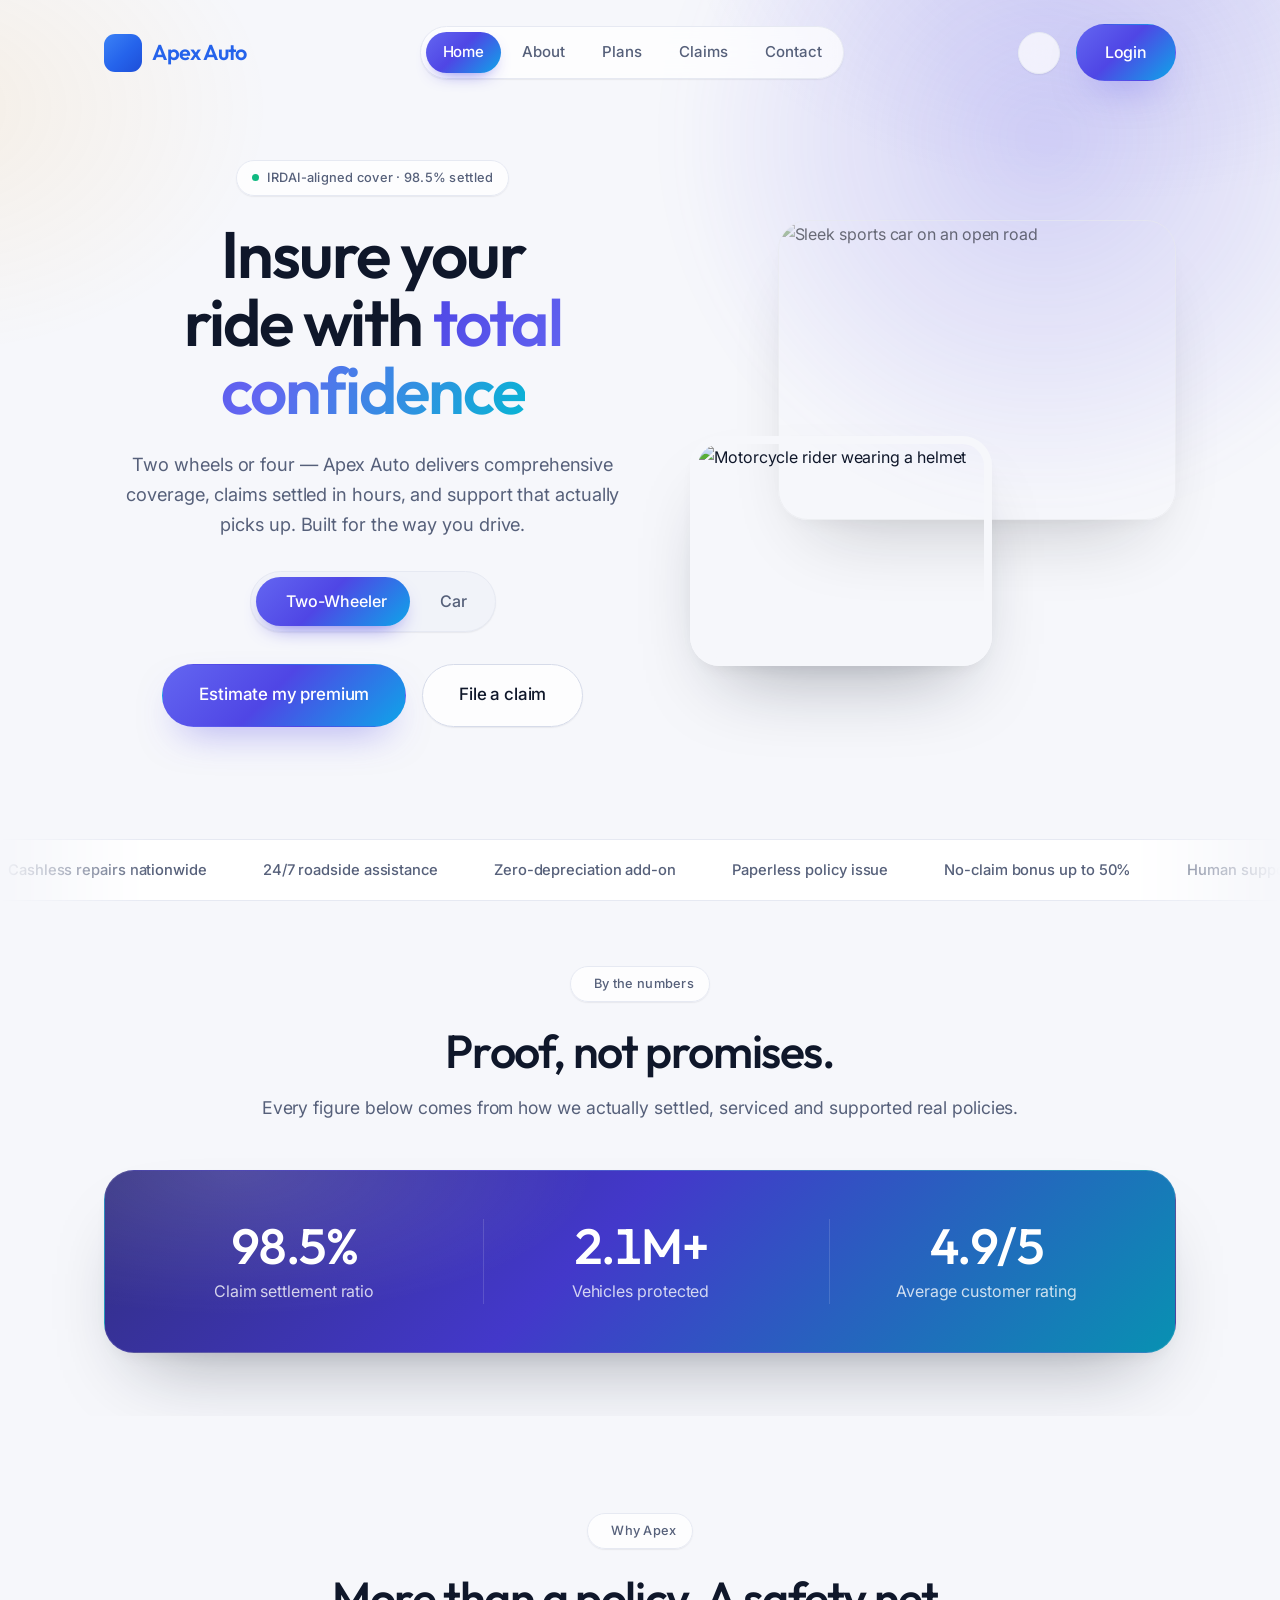
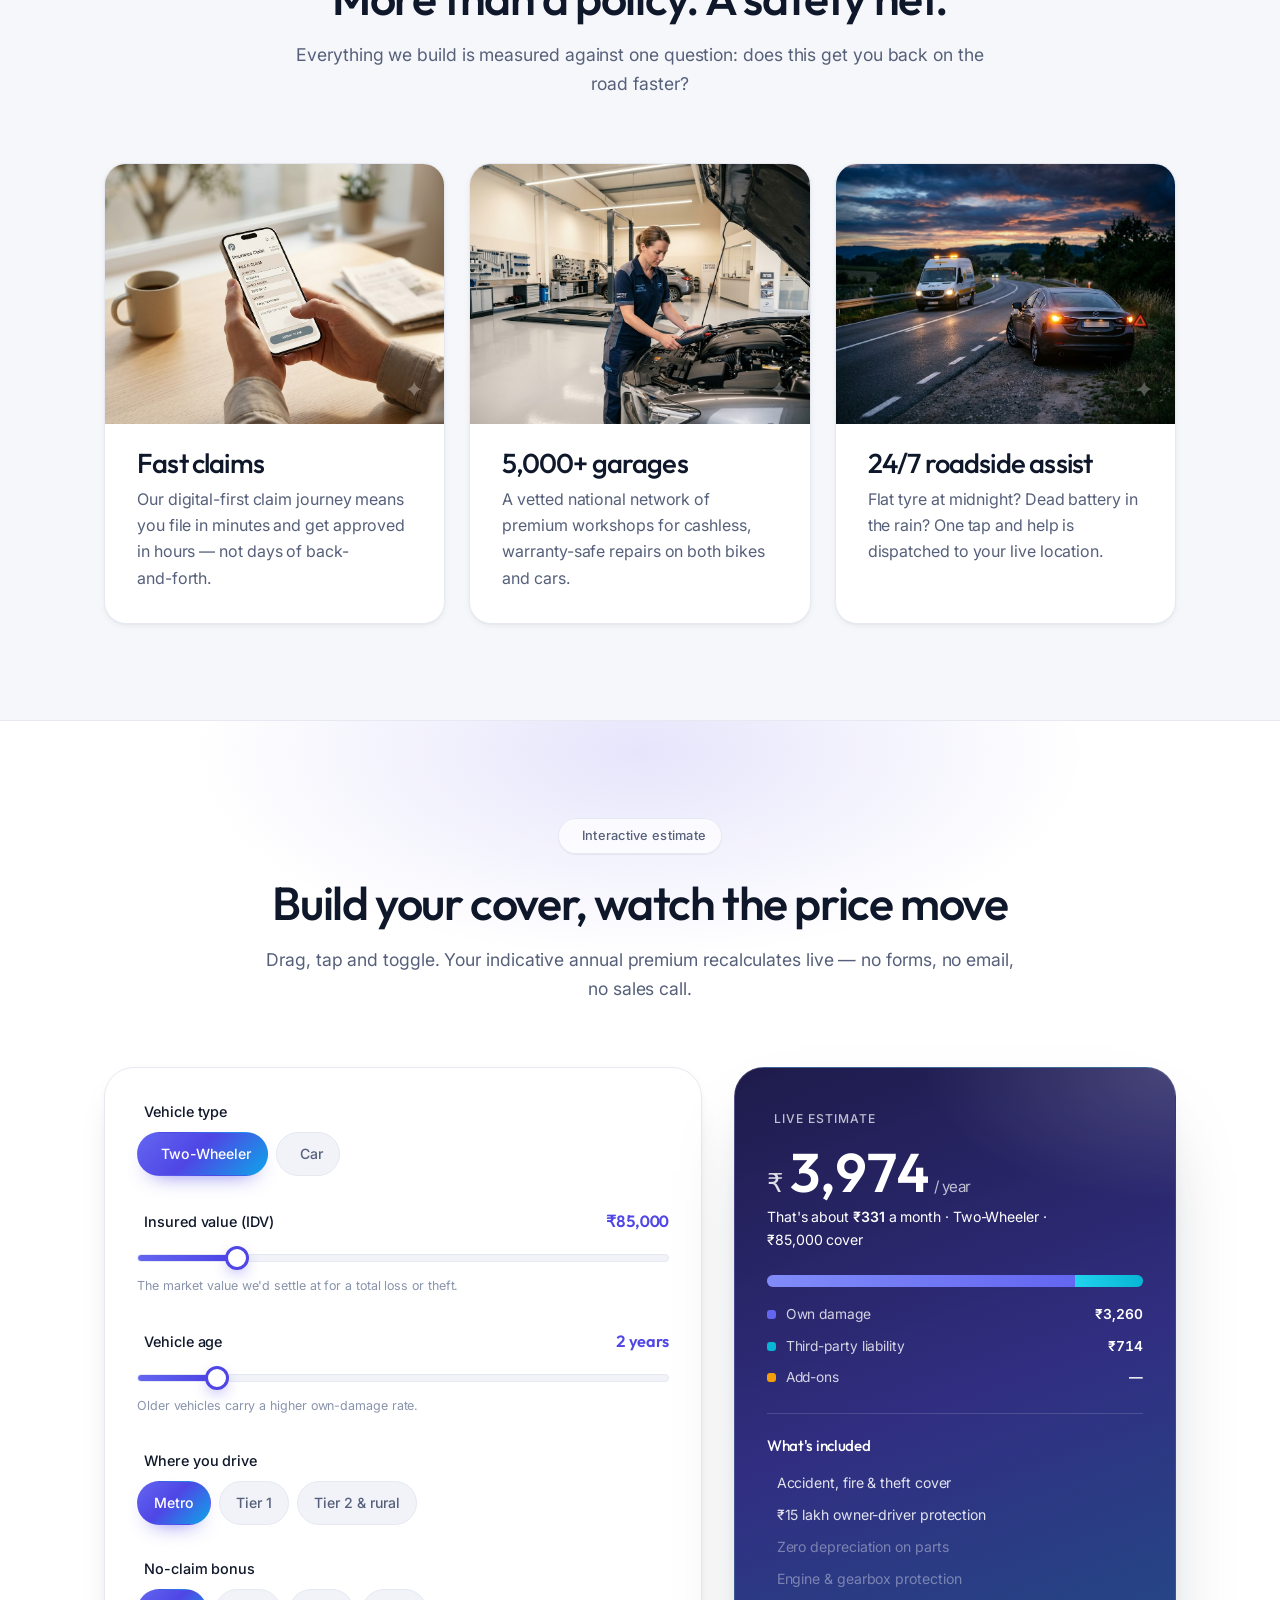
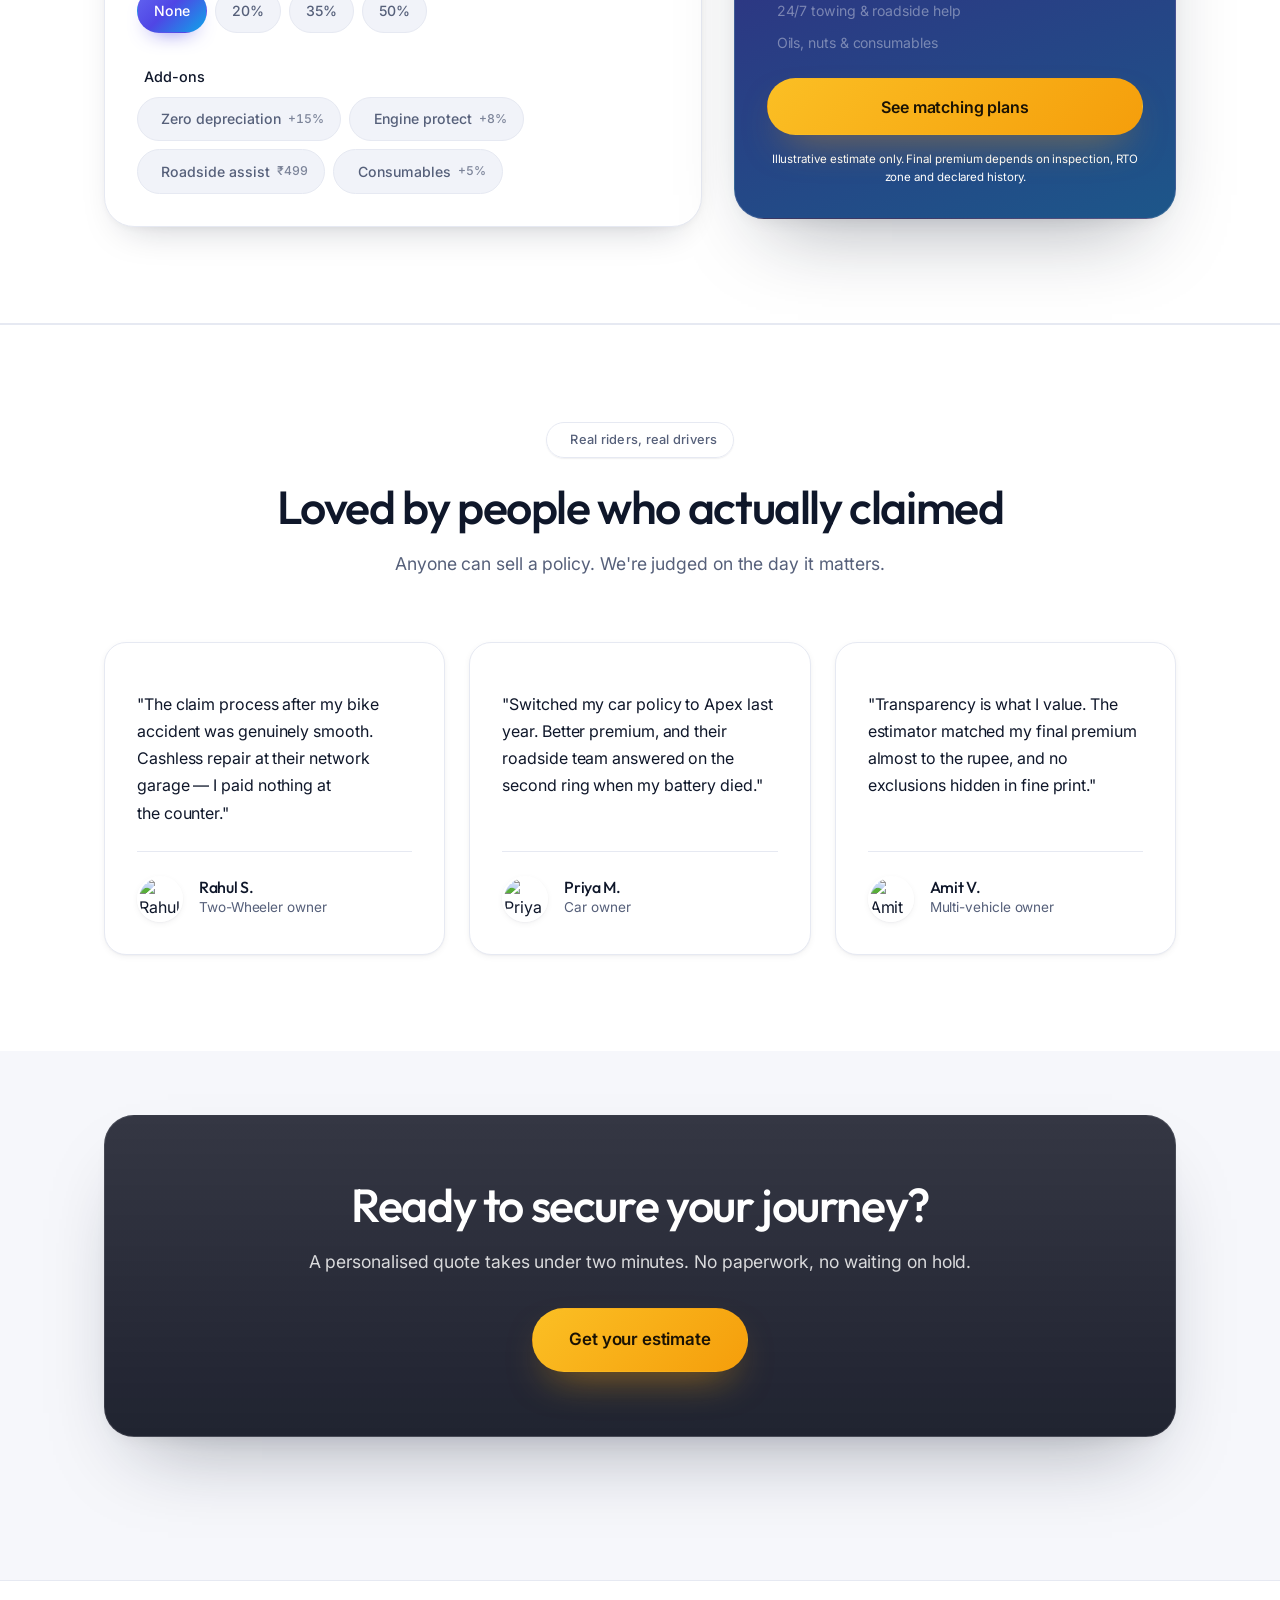
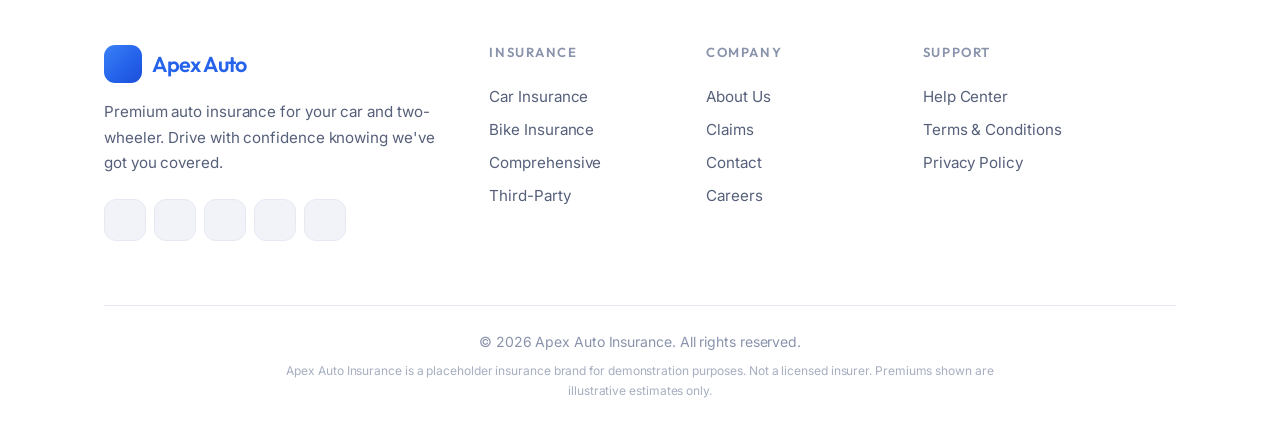
==== commit 8c374596: "second" ====
--- a/index.html
+++ b/index.html
@@ -1009,18 +1009,17 @@
       <div class="features-grid reveal-stagger">
         <div class="card feature-card">
           <div class="feature-media">
-            <img src="https://images.unsplash.com/photo-1512428559087-560fa5ceab42?auto=format&fit=crop&q=80&w=800"
-              alt="Filing a claim on a smartphone" loading="lazy">
-          </div>
-          <h3> Fast claims</h3>
+            <img src="assets/images/feature-fast-claims.jpg" alt="Filing a claim on a smartphone" loading="lazy">
+          </div>
+          <h3>Fast claims</h3>
           <p>Our digital-first claim journey means you file in minutes and get approved in hours — not days of
             back-and-forth.</p>
         </div>
 
         <div class="card feature-card">
           <div class="feature-media">
-            <img src="https://images.unsplash.com/photo-1625047509168-a7026f36de04?auto=format&fit=crop&q=80&w=800"
-              alt="Mechanic servicing a car in a network garage" loading="lazy">
+            <img src="assets/images/feature-garage-network.jpg" alt="Mechanic servicing a car in a network garage"
+              loading="lazy">
           </div>
           <h3>5,000+ garages</h3>
           <p>A vetted national network of premium workshops for cashless, warranty-safe repairs on both bikes and cars.
@@ -1029,8 +1028,8 @@
 
         <div class="card feature-card">
           <div class="feature-media">
-            <img src="https://images.unsplash.com/photo-1504215680853-026ed2a45def?auto=format&fit=crop&q=80&w=800"
-              alt="Car stopped on the roadside at dusk" loading="lazy">
+            <img src="assets/images/feature-roadside-assist.jpg" alt="Car stopped on the roadside at dusk"
+              loading="lazy">
           </div>
           <h3>24/7 roadside assist</h3>
           <p>Flat tyre at midnight? Dead battery in the rain? One tap and help is dispatched to your live location.</p>
@@ -1278,11 +1277,15 @@
           <p>Premium auto insurance for your car and two-wheeler. Drive with confidence knowing we've got you covered.
           </p>
           <div class="social-links">
-            <a href="#" class="social-link" aria-label="Apex Auto on Facebook"><i class="ph-fill ph-facebook-logo"></i></a>
+            <a href="#" class="social-link" aria-label="Apex Auto on Facebook"><i
+                class="ph-fill ph-facebook-logo"></i></a>
             <a href="#" class="social-link" aria-label="Apex Auto on X"><i class="ph-fill ph-x-logo"></i></a>
-            <a href="#" class="social-link" aria-label="Apex Auto on Instagram"><i class="ph-fill ph-instagram-logo"></i></a>
-            <a href="#" class="social-link" aria-label="Apex Auto on LinkedIn"><i class="ph-fill ph-linkedin-logo"></i></a>
-            <a href="#" class="social-link" aria-label="Apex Auto on YouTube"><i class="ph-fill ph-youtube-logo"></i></a>
+            <a href="#" class="social-link" aria-label="Apex Auto on Instagram"><i
+                class="ph-fill ph-instagram-logo"></i></a>
+            <a href="#" class="social-link" aria-label="Apex Auto on LinkedIn"><i
+                class="ph-fill ph-linkedin-logo"></i></a>
+            <a href="#" class="social-link" aria-label="Apex Auto on YouTube"><i
+                class="ph-fill ph-youtube-logo"></i></a>
           </div>
         </div>
         <div class="footer-col">
@@ -1324,4 +1327,4 @@
   <script src="assets/js/estimator.js"></script>
 </body>
 
-</html>
+</html>
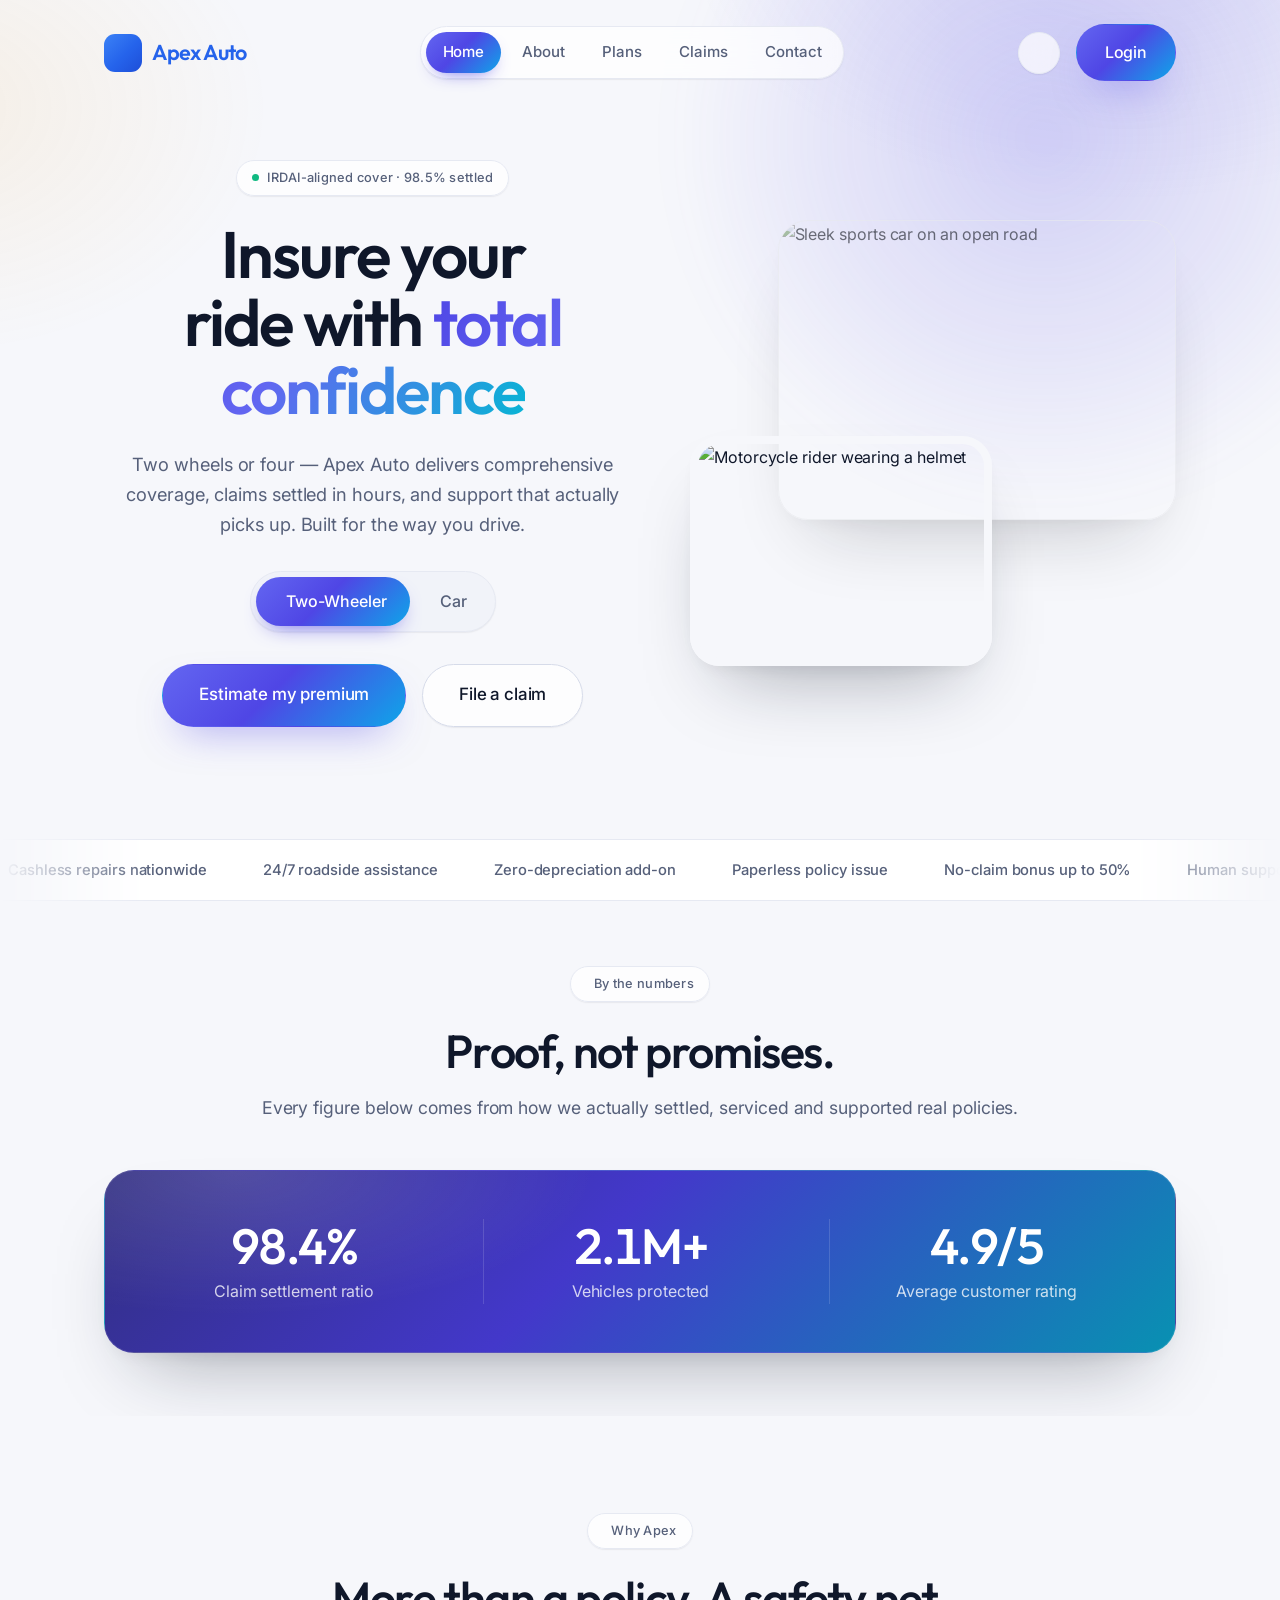
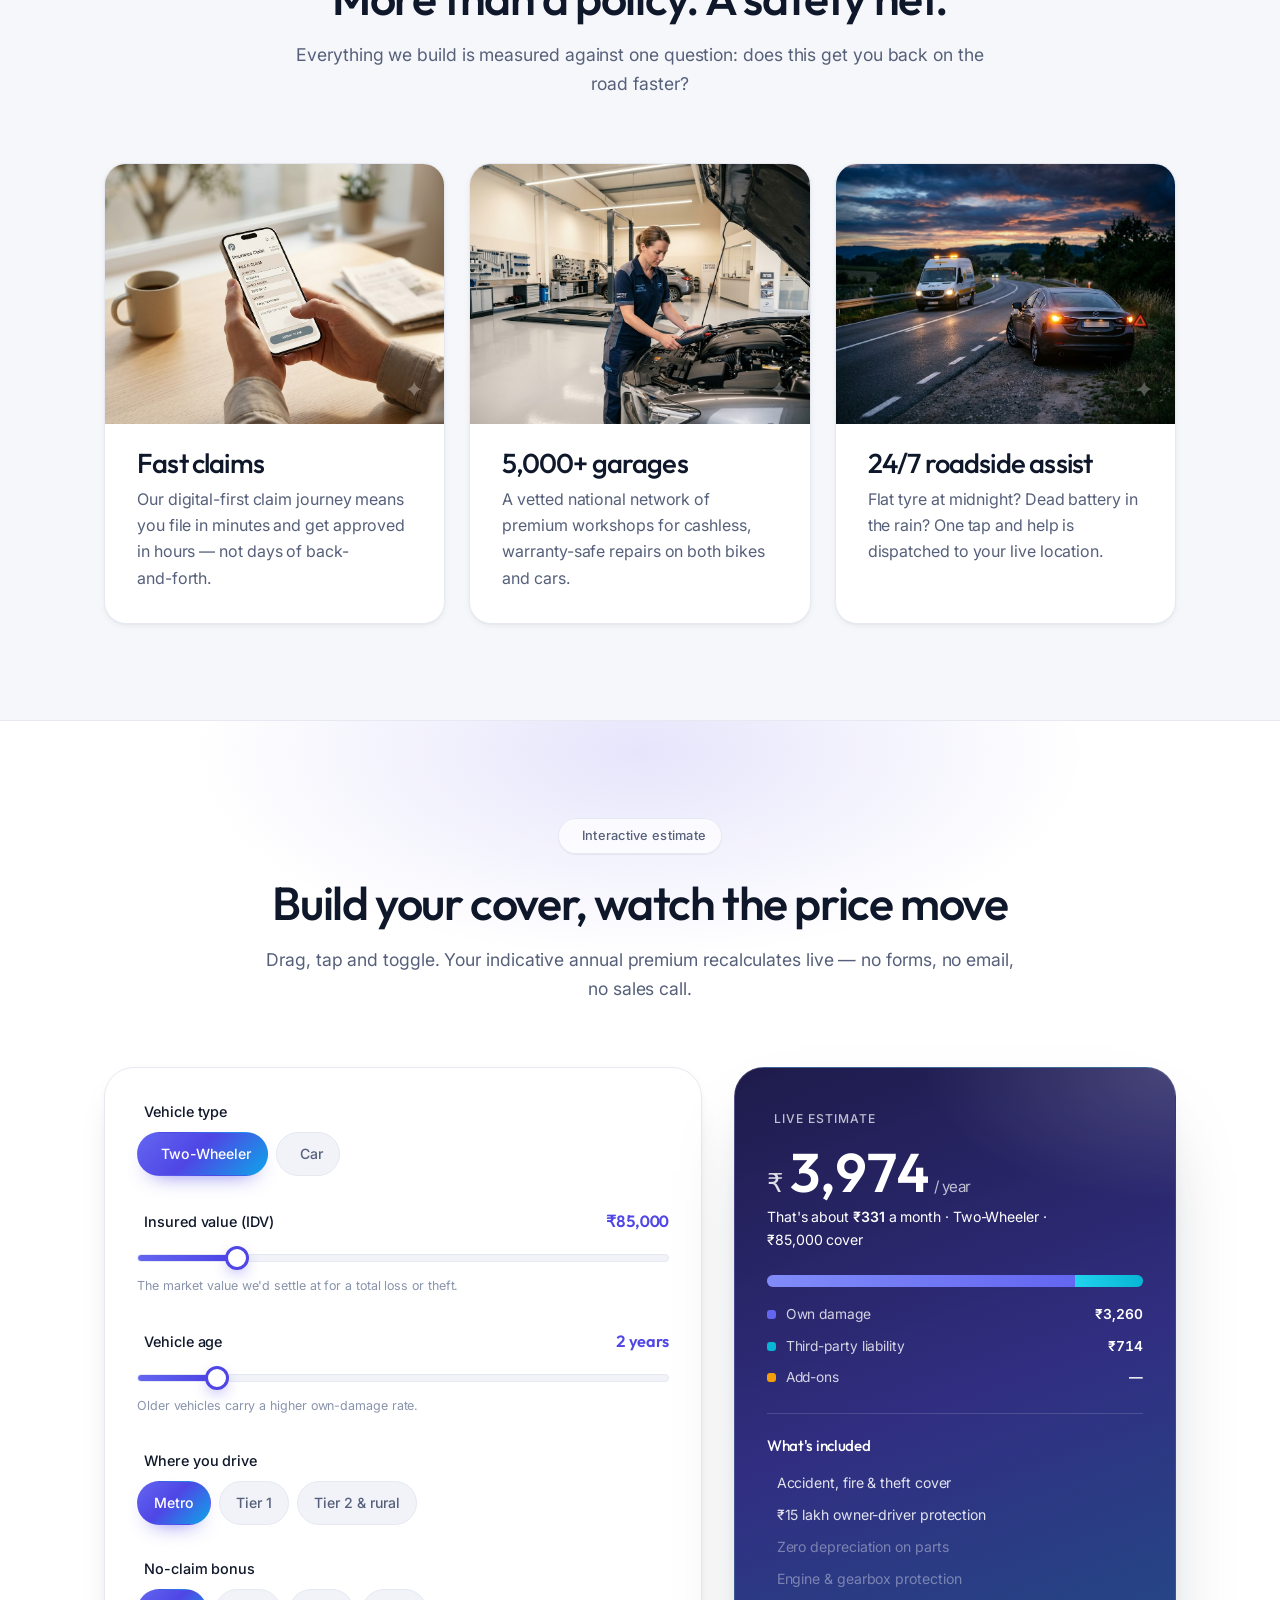
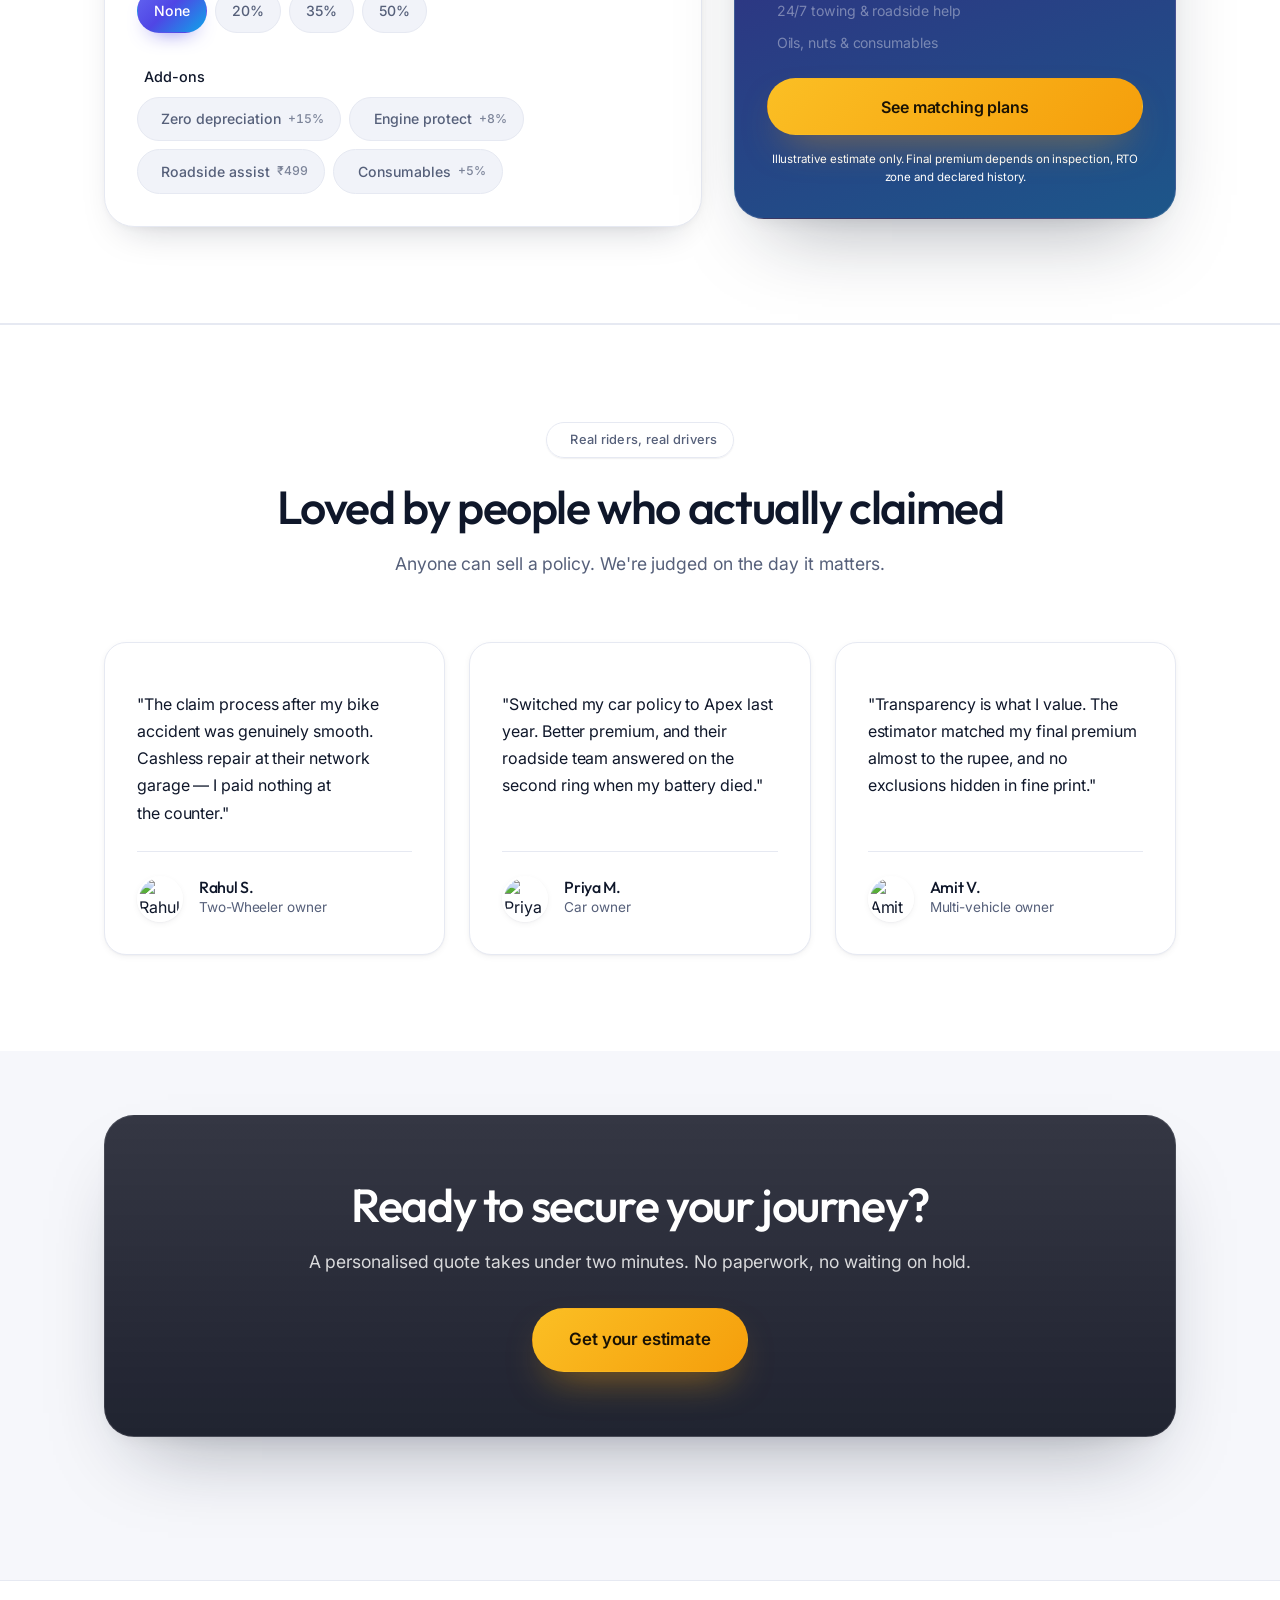
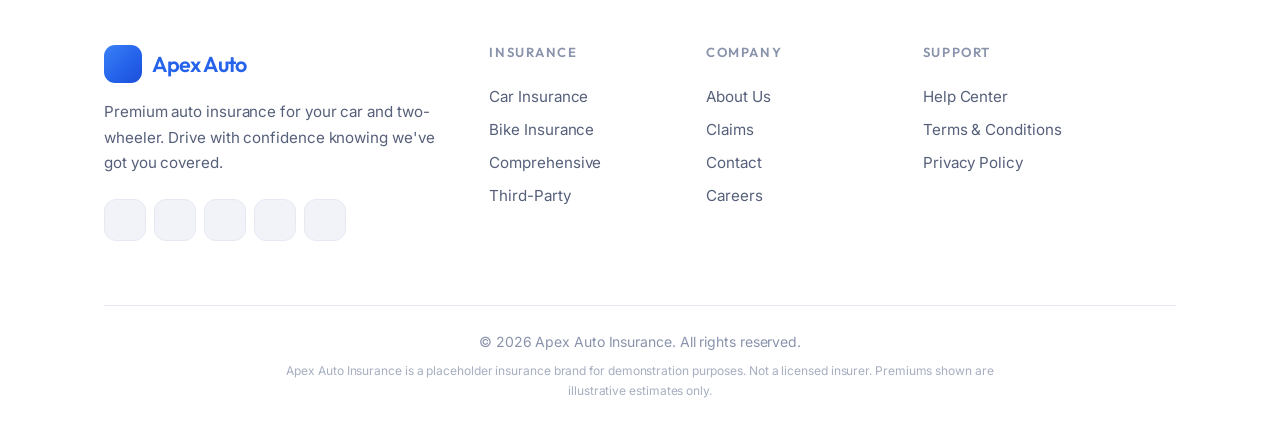
==== commit 69d1a06f: "1D0C" ====
--- a/index.html
+++ b/index.html
@@ -896,7 +896,7 @@
       <a href="contact.html" class="drawer-link">Contact</a>
     </nav>
     <div class="drawer-actions">
-      <button class="theme-toggle" aria-label="Toggle dark mode" style="align-self: flex-start; margin-bottom: 1rem;">
+      <button class="theme-toggle" aria-label="Toggle dark mode" style="align-self: center; margin-bottom: 1rem;">
         <i class="ph ph-moon"></i>
       </button>
       <a href="auth.html" class="btn btn-primary btn-block">Login</a>
--- a/assets/css/style.css
+++ b/assets/css/style.css
@@ -494,6 +494,13 @@
 
 .form-control:hover { border-color: var(--border-strong); }
 
+/* Dark color-scheme makes the browser draw a light picker icon (and a dark popup). */
+[data-theme="dark"] .form-control { color-scheme: dark; }
+.form-control::-webkit-calendar-picker-indicator {
+  opacity: 0.85;
+  cursor: pointer;
+}
+
 .form-control:focus {
   outline: none;
   border-color: var(--primary);
